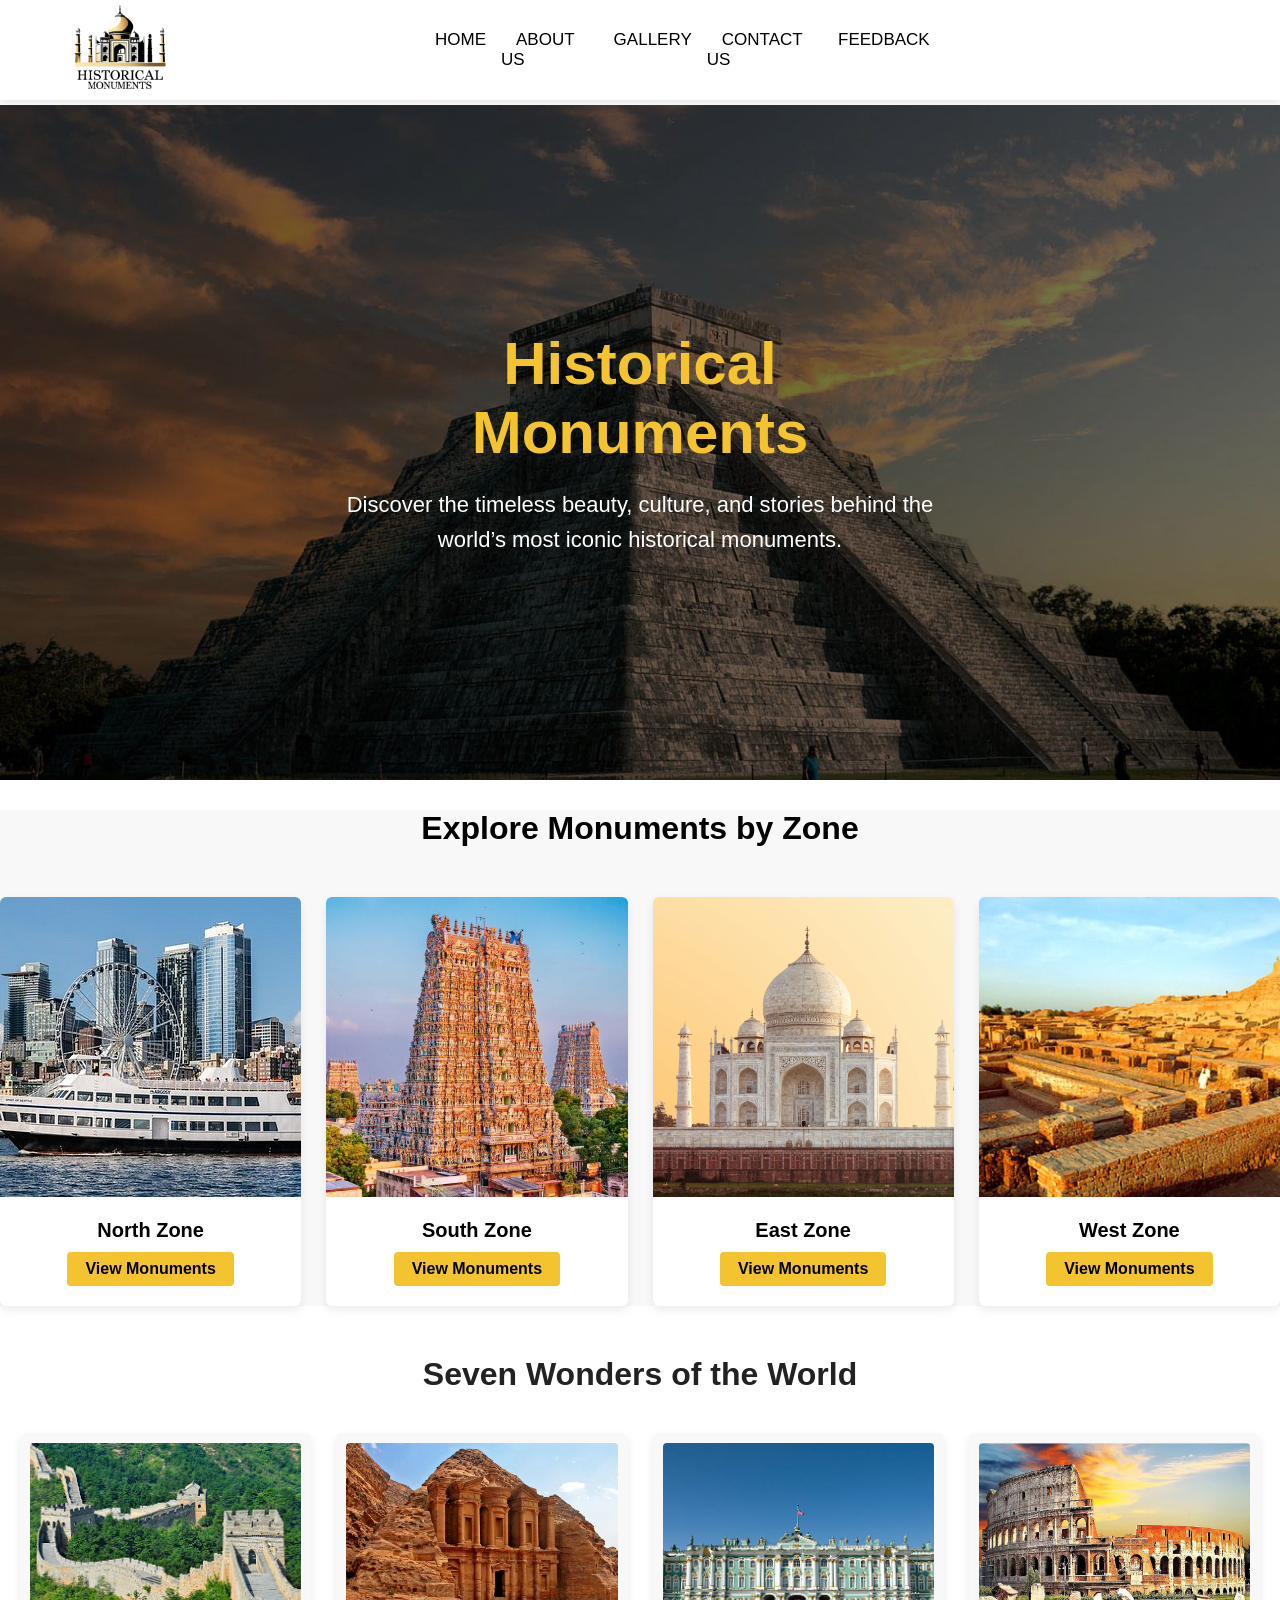
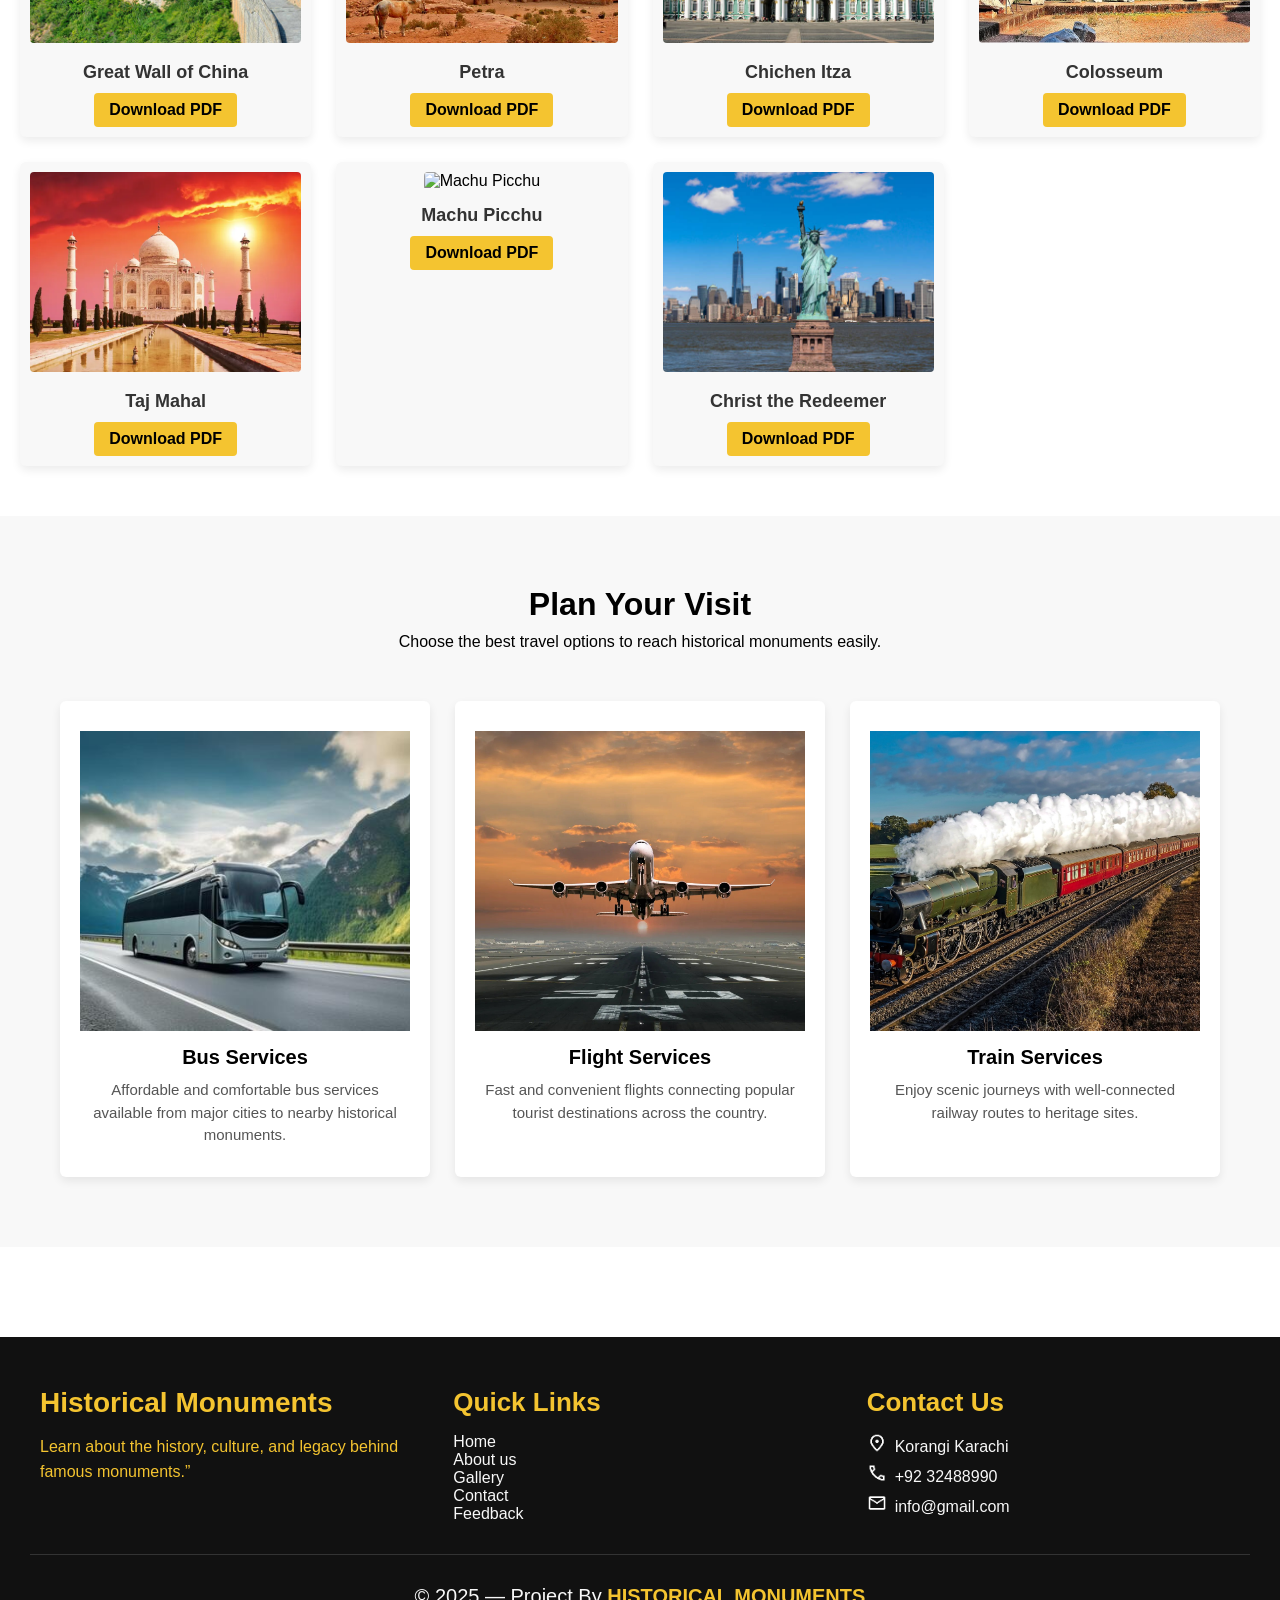
==== index.html @ 327dd7f8 "first commit" ====
<!DOCTYPE html>
<html lang="en">
<head>
    <meta charset="UTF-8">
    <meta name="viewport" content="width=device-width, initial-scale=1.0">
    <title>Document</title>
    <link rel="stylesheet" href="style.css">
    <link rel="stylesheet" href="https://cdnjs.cloudflare.com/ajax/libs/font-awesome/7.0.1/css/all.min.css"
        integrity="sha512-2SwdPD6INVrV/lHTZbO2nodKhrnDdJK9/kg2XD1r9uGqPo1cUbujc+IYdlYdEErWNu69gVcYgdxlmVmzTWnetw=="
        crossorigin="anonymous" referrerpolicy="no-referrer" />
</head>
<body>
    <header>
        <div class="navbar-logo">
            <div class="humburger" onclick="showSidebar()">
                <svg xmlns="http://www.w3.org/2000/svg" height="30px" viewBox="0 -960 960 960" width="30px"
                    fill="#000">
                    <path d="M120-240v-80h720v80H120Zm0-200v-80h720v80H120Zm0-200v-80h720v80H120Z" />
                </svg>
            </div>
            <div id="logo"><img src="pic/logo.png" alt="logo"></div>
        </div>
        <div class="navbar">
            <ul class="flex">
                <li><a class="yo" href="index.html">HOME</a></li>
                <li><a class="yo"  href="abou.html">ABOUT US</a></li>
                <li><a class="yo"  href="gallery.html">GALLERY</a></li>
                <li><a class="yo"  href="contact.html">CONTACT US</a></li>
                <li><a class="yo"  href="feedback.html">FEEDBACK</a></li>
            </ul>
        </div>
        <div class="icon">
            <i class="fa-solid fa-magnifying-glass"></i>
            <i class="fa-regular fa-user"></i>
            <i class="fa-regular fa-heart"></i>
                <!-- <div class="num">0</div> -->
        </div>
    </header>
    <div class="sidebar">
        <ul>
            <li class="sidebar-list" id="sb-btn">
                <i class="fa-solid fa-xmark" onclick="closeSidebar()"></i>
            </li>
            <li class="sidebar-list"><a href="header.html">HOME</a></li>
            <li class="sidebar-list"><a href="abou.html">ABOUT US</a></li>
            <li class="sidebar-list"><a href="gallery.html">GALLERY</a></li>
            <li class="sidebar-list"><a href="contact.html">CONTACT US</a></li>
             <li class="sidebar-list"><a href="feedback.html">FEEDBACK</a></li>
        </ul>
    </div>
    <div class="header-space"></div>

<section class="hero-banner">
  <img src="pic/head.jpg" alt="Historical Monuments Banner">

  <div class="hero-content">
    <h1>Historical Monuments</h1>
    <p>Discover the timeless beauty, culture, and stories behind the world’s most iconic historical monuments.</p>
  </div>
</section>
  <!-- ZONES SECTION -->
  <section class="zones">
    <center><h2>Explore Monuments by Zone</h2> </center>

    <div class="zone-container">

      <div class="zone-box">
        <img src="pic/east m.jpg" alt="North Zone">
        <h3>North Zone</h3>
        <a href="north zone.html">View Monuments</a>
      </div>

      <div class="zone-box">
        <img src="pic/south.png" alt="South Zone">
        <h3>South Zone</h3>
        <a href="south zone.html">View Monuments</a>
      </div>

      <div class="zone-box">
        <img src="pic/north.jpg" alt="East Zone">
        <h3>East Zone</h3>
        <a href="eastzone.html">View Monuments</a>
      </div>

      <div class="zone-box">
        <img src="pic/west.png" alt="West Zone">
        <h3>West Zone</h3>
        <a href="west.html">View Monuments</a>
      </div>

    </div>
  </section>
  <!-- SEVEN WONDERS SECTION -->
  <section class="wonders">
    <h2>Seven Wonders of the World</h2>
    <!-- 0 -->
    <div class="wonders-container">
      <div class="wonder-box">
        <img src="pic/china.jpg" alt="Great Wall of China">
        <h3>Great Wall of China</h3>
        <a class="DOWLOAND" href="Great Wall of China.pdf" download>Download PDF</a>
      </div>
      <!-- 1 -->
      <div class="wonder-box">
        <img src="pic/petra.webp" alt="Petra">
        <h3>Petra</h3>
        <a class="DOWLOAND" href="Petra – Jordan .pdf" download>Download PDF</a>
      </div>
      <!-- 2 -->
      <div class="wonder-box">
        <img src="pic/img90.jpg" alt="Chichen Itza">
        <h3>Chichen Itza</h3>
        <a class="DOWLOAND" href="Chichen Itza.pdf" download>Download PDF</a>
      </div>
      <!-- 3 -->
      <div class="wonder-box">
        <img src="pic/colosseum.jpg" alt="Colosseum">
        <h3>Colosseum</h3>
        <a class="DOWLOAND" href="colosseum.pdf" download>Download PDF</a>
      </div>
      <!-- 4 -->
      <div class="wonder-box">
        <img src="pic/taj mahel.webp" alt="Taj Mahal">
        <h3>Taj Mahal</h3>
        <a  class="DOWLOAND" href="Taj Mahal.pdf" download>Download PDF</a>
      </div>
      <!-- 5 -->
      <div class="wonder-box">
        <img src="pic/Machu Picchu.png" alt="Machu Picchu">
        <h3>Machu Picchu</h3>
        <a  class="DOWLOAND" href="docs/taj-mahal.pdf" download>Download PDF</a>
      </div>
      <!-- 6 -->
      <div class="wonder-box">
        <img src="pic/chris.jpg" alt="Christ the Redeemer">
        <h3>Christ the Redeemer</h3>
       <a  class="DOWLOAND" href="Christ the Redeemer.pdf" download>Download PDF</a>
      </div>
    </div>
  </section>
  <section class="travel-ad">
  <h2>Plan Your Visit</h2>
  <p class="travel-sub">
    Choose the best travel options to reach historical monuments easily.
  </p>

  <div class="travel-container">

    <div class="travel-box">
      <img src="pic/travel bus.jpg" alt="Bus Travel">
      <h3>Bus Services</h3>
      <p>
        Affordable and comfortable bus services available from major cities
        to nearby historical monuments.
      </p>
    </div>

    <div class="travel-box">
      <img src="pic/airplane.jpg" alt="Flight Travel">
      <h3>Flight Services</h3>
      <p>
        Fast and convenient flights connecting popular tourist destinations
        across the country.
      </p>
    </div>

    <div class="travel-box">
      <img src="pic/train.jpg" alt="Train Travel">
      <h3>Train Services</h3>
      <p>
        Enjoy scenic journeys with well-connected railway routes to heritage
        sites.
      </p>
    </div>

  </div>
</section>

  <footer class="m2d-footer">
    <div class="footer-container">

      <!-- Column 1 -->
      <div class="footer-col">
        <h3 class="footer-title">Historical Monuments</h3>
        <p class="footer-desc">
          Learn about the history, culture, and legacy behind famous monuments.”
        </p>
      </div>

      <!-- Column 2 -->
      <div class="footer-col">
        <h4 class="footer-heading">Quick Links</h4>
        <ul class="footer-links">
          <li><a href="header.html">Home</a></li>
          <li><a href="about.html">About us</a></li>
          <li><a href="gallery.html">Gallery</a></li>
          <li><a href="contact.html">Contact</a></li>
          <li><a href="feedback.html">Feedback</a></li>
        </ul>
      </div>

      <!-- Column 4 -->
      <div class="footer-col">
        <h4 class="footer-heading">Contact Us</h4>
        <ul class="footer-contact">
          <li> <img class="phone" src="pic/location.png" alt="">Korangi Karachi</li>
          <li><img class="phone" src="pic/call.png" alt="">+92 32488990</li>
          <li><img class="phone" src="pic/mail.png" alt="">info@gmail.com</li>
        </ul>
      </div>

    </div>

    <div class="footer-bottom">
      <p style="font-size: 20px;">© 2025 — Project By <span class="dev">HISTORICAL MONUMENTS</span></p>
    </div>
  </footer>

 <script src="https://code.jquery.com/jquery-3.6.0.min.js"></script>
    <script src="script.js"></script>
</body>

</html>
---- style.css ----
* {
  margin: 0;
  padding: 0;
  box-sizing: border-box;
  font-family: Arial, sans-serif;
}

/* HEADER HEIGHT = 50% */
header {
  width: 100%;
  height: 100px;
  display: flex;
  justify-content: center;
  align-items: center;
  position: absolute;
  backdrop-filter: blur(10px);
  box-shadow: rgba(99, 99, 99, 0.2) 0px 2px 8px 0px;
  z-index: 1;
  gap: 150px;
}

.flex {
  display: flex;
}

#logo {
  width: 200px;
  padding-left: 40px;
  margin-right: 70px;
}

#logo img {
  width: 100%;
}

li {
  list-style: none;
}




.yo {
  transition: 0.4s;
  color: #000000;
  text-decoration: none;
  margin-top: 35px;
  padding: 15px;
  font-size: 17px;
  /* margin-left: 20px; */
}


a:hover {
  color: #f4c430;
  transform: scale(2px);
  text-decoration: underline;
}

.icon {
  width: 200px;
  display: flex;
  justify-content: center;
  gap: 30px;
  color: #000000;
  position: relative;
}

.icon i {
  cursor: pointer;
}
.sidebar {
  display: none;
  backdrop-filter: blur(10px);
  box-shadow: rgba(99, 99, 99, 0.2) 0px 2px 8px 0px;
}

.humburger {
  display: none;
  color: black;
}

@media (max-width: 768px) {
  .navbar ul {
    display: none;
  }

  .sidebar {
    color: #f4c430;
    position: fixed;
    width: 45%;
    height: 100vh;
    left: 0;
    right: 0;
    backdrop-filter: blur(10px);
    box-shadow: rgba(99, 99, 99, 0.2) 0px 2px 8px 0px;
    z-index: 999;
  }

  .sidebar ul {
    display: flex;
    flex-direction: column;
    color: #f4c430;
  }

  .sidebar-list {
    padding: 25px 15px;
    border-top: 1px dashed black;
    padding-left: 0;
    font-size: large;
    color: #f4c430;
  }


  .sidebar-list:first-child {

    border-top: none;
  }

  .humburger {
    display: block;
    margin-left: 30px;
  }

  .navbar-logo {
    display: flex;
    height: auto;
    align-items: center;
  }

  header {
    justify-content: space-between;
    gap: 50px;
  }

  .navbar-logo {
    display: flex;
    height: auto;
    align-items: center;
  }

  .humburger {
    display: block;
    margin-left: 30px;
  }

  #logo {
    width: 200px;
    padding-left: 10px;
  }

  .navbar ul {
    display: none;
  }

  .icon {
    gap: 20px;
    margin-right: 10px;
  }
  .sidebar a {
  color: #f4c430;
  text-decoration: none;
}
.sidebar a:hover {
  color: #fff;
}


}

@media (max-width: 1024px) {

  li a {
    font-size: 11px;
    padding: 8px;
  }

  header {
    gap: 130px;
  }

}

@media (max-width: 426px) {
  #logo {
    width: 150px;
    padding-left: 5px;
  }

  .icon {
    gap: 4px;
    margin-right: 50px;
  }
}

@media (max-width: 375px) {
  .icon {
    margin-right: 80px;
    gap: 3px;
    width: auto;
  }

  #logo {
    width: 85px;
    padding-left: 5px;
    padding-right: 0px;
  }

  header {
    gap: 0px;
  }
}


.header-space {
  height: 70px;
}

/* HERO BANNER */
.hero-banner {
  margin-top: 35px;
  position: relative;
  width: 100%;
  height: 75vh;
  overflow: hidden;
  margin-bottom: 30px;
}

/* Banner image */
.hero-banner img {
  width: 100%;
  height: 100%;
  object-fit: cover;
}

/* Dark overlay */
.hero-banner::after {
  content: "";
  position: absolute;
  inset: 0;
  background: rgba(0, 0, 0, 0.55);
}

/* Text on image */
.hero-content {
  position: absolute;
  top: 50%;
  left: 50%;
  transform: translate(-50%, -50%);
  text-align: center;
  color: #fff;
  z-index: 2;
  max-width: 900px;
  padding: 20px;
}

.hero-content h1 {
  font-size: 60px;
  margin-bottom: 20px;
  color: #f4c430;
}

.hero-content p {
  font-size: 22px;
  line-height: 1.6;
}

/* BUTTON */
.zones {
  background: #f8f8f8;
  text-align: center;
}

.zones h2 {
  font-size: 32px;
  margin-bottom: 50px;
  color: #000000;
}

.zone-container {
  display: grid;
  grid-template-columns: repeat(4, 1fr);
  gap: 25px;
}

.zone-box {
  background: #fff;
  border-radius: 6px;
  overflow: hidden;
  box-shadow: 0 4px 10px rgba(0, 0, 0, 0.08);
  transition: transform 0.3s ease;
  text-align: center;
  /* 👈 ADD THIS */
}


.zone-box:hover {
  transform: translateY(-6px);
}

.zone-box img {
  width: 100%;
  height: 300px;
  object-fit: cover;
}

.zone-box h3 {
  margin: 18px 0 10px;
  font-size: 20px;
  color: #000000;
  text-align: center;
}

.zone-box a {
  display: inline-block;
  margin-bottom: 20px;
  text-decoration: none;
  color: #000;
  background: #f4c430;
  padding: 8px 18px;
  font-weight: bold;
  border-radius: 4px;
  transition: background 0.3s;
}

.zone-box a:hover {
  background: #e0b000;
}

.monuments {
  padding: 70px 60px;
  background: #f8f8f8;
  text-align: center;
}

.monuments h2 {
  font-size: 32px;
  margin-bottom: 50px;
}

.monument-container {
  display: grid;
  grid-template-columns: repeat(auto-fit, minmax(300px, 1fr));
  gap: 25px;
}

.monument-box {
  background: #fff;
  border-radius: 6px;
  overflow: hidden;
  box-shadow: 0 4px 10px rgba(0, 0, 0, 0.08);
  transition: transform 0.3s ease;
  padding: 15px;
}

.monument-box img {
  width: 100%;
  height: 300px;
  /* fixed height */
  object-fit: cover;
  border-radius: 4px;
}


.monument-box:hover {
  transform: translateY(-6px);
}

.monument-box img {
  width: 100%;
  height: 300px;
  object-fit: cover;
  border-radius: 4px;
}

.monument-box h3 {
  margin: 15px 0 10px;
  font-size: 20px;
  color: #333;
}

.monument-box p {
  font-size: 16px;
  color: #555;
  margin-bottom: 10px;
}

.monument-box a {
  display: inline-block;
  text-decoration: none;
  color: #000;
  background: #f4c430;
  padding: 8px 15px;
  font-weight: bold;
  border-radius: 4px;
  transition: background 0.3s;
}

.monument-box a:hover {
  background: #e0b000;
}

.DOWLOAND {
  display: inline-block;
  text-decoration: none;
  color: #000;
  background: #f4c430;
  padding: 8px 15px;
  font-weight: bold;
  border-radius: 4px;
  transition: background 0.3s;
}

.DOWLOAND:hover {
  background: #e0b000;
}

/* ===================
 zone page end 
=================== */
.wonders {
  padding: 70px 60px;
  background: #fff;
  text-align: center;
}

.wonders h2 {
  font-size: 32px;
  margin-bottom: 50px;
  color: #222;
}

.wonders-container {
  display: grid;
  grid-template-columns: repeat(4, 1fr);
  gap: 25px;
}

.wonder-box {
  background: #f8f8f8;
  border-radius: 6px;
  overflow: hidden;
  box-shadow: 0 4px 10px rgba(0, 0, 0, 0.08);
  transition: transform 0.3s ease;
}

.wonder-box:hover {
  transform: translateY(-6px);
}

.wonder-box img {
  width: 100%;
  height: 300px;
  object-fit: cover;
}

.wonder-box h3 {
  margin: 18px 0 15px;
  font-size: 18px;
  color: #333;
}

.gallery {
  padding: 70px 60px;
  background: #fff;
  text-align: center;
}

.gallery h2 {
  font-size: 32px;
  margin-bottom: 40px;
  color: #222;
}

.gallery-grid {
  display: grid;
  grid-template-columns: repeat(3, 1fr);
  gap: 25px;
}

.gallery-grid img {
  width: 100%;
  height: 300px;
  /* perfect gallery height */
  object-fit: cover;
  /* no stretch, no ugly cut */
  border-radius: 6px;
  box-shadow: 0 4px 10px rgba(0, 0, 0, 0.1);
  transition: transform 0.3s ease;
}

.gallery-grid img:hover {
  transform: scale(1.05);
}

.ad {
  padding: 50px 60px;
  background: #f4c430;
  /* highlight color */
  text-align: center;
}

.ad h3 {
  font-size: 26px;
  margin-bottom: 10px;
  color: #000;
}

.ad p {
  font-size: 16px;
  color: #222;
  max-width: 800px;
  margin: 0 auto;
  line-height: 1.5;
}

.zone-nav {
  padding: 40px 60px;
  background: #111;
  text-align: center;
}

.zone-nav a {
  color: #f4c430;
  text-decoration: none;
  font-size: 18px;
  font-weight: bold;
  transition: color 0.3s ease;
}

.zone-nav a:hover {
  color: #fff;
}

.fact-box {
  max-width: 800px;
  margin: 60px auto;
  padding: 30px;
  background: #fff;
  border-left: 5px solid #f4c430;
  box-shadow: 0 4px 10px rgba(0, 0, 0, 0.08);
}

.fact-box h4 {
  font-size: 22px;
  margin-bottom: 15px;
  color: #222;
}

.fact-box ul {
  list-style: disc;
  padding-left: 20px;
}

.fact-box ul li {
  margin-bottom: 8px;
  font-size: 16px;
  color: #444;
}

/* Style by Gulshiefa start */
.btn {
  display: inline-block;
  text-decoration: none;
  color: #000;
  background: #f4c430;
  padding: 8px 15px;
  font-weight: bold;
  border-radius: 4px;
  transition: background 0.3s;
  margin-bottom: 20px;
}

.btn:hover {
  background: #e0b000;
}

/* Style by Gulshiefa end */




















/* Responsive by gulshiefa start */


/* ===== RESET ===== */

.hero-text {
  flex: 1;
  color: white;
  text-align: center;
  display: flex;
  flex-direction: column;
  justify-content: center;
  align-items: center;
  padding: 0 20px;
}

.hero-text h1 {
  font-size: 3rem;
  margin: 10px 0;
}

.hero-text h4 {
  font-size: 1.5rem;
}

.hero-text p {
  font-size: 1.2rem;
  margin-bottom: 20px;
}

/* ===== BUTTONS ===== */
.btn {
  display: inline-block;
  text-decoration: none;
  color: #000;
  background: #f4c430;
  padding: 8px 15px;
  font-weight: bold;
  border-radius: 4px;
  transition: background 0.3s;
  margin-bottom: 20px;
}

.btn:hover {
  background: #e0b000;
}

/* ===== WONDERS / MONUMENTS ===== */
.wonders {
  padding: 50px 20px;
  text-align: center;
}

.wonders h2 {
  font-size: 2rem;
  margin-bottom: 40px;
  color: #222;
}

.wonders-container {
  display: grid;
  grid-template-columns: repeat(4, 1fr);
  gap: 25px;
}

.wonder-box {
  background: #f8f8f8;
  border-radius: 6px;
  overflow: hidden;
  box-shadow: 0 4px 10px rgba(0, 0, 0, 0.08);
  transition: transform 0.3s ease;
  padding: 10px;
}

.wonder-box img {
  width: 100%;
  height: 200px;
  object-fit: cover;
  border-radius: 4px;
}

.wonder-box:hover {
  transform: translateY(-6px);
}

.wonder-box h3 {
  margin: 15px 0 10px;
  font-size: 18px;
  color: #333;
}

/* ===== FOOTER ===== */
.m2d-footer {
  background: #111;
  color: #f8f8f8;
  padding: 50px 30px 20px;
  margin-top: 50px;
}

.footer-container {
  display: grid;
  grid-template-columns: repeat(auto-fit, minmax(220px, 1fr));
  gap: 40px;
  max-width: 1200px;
  margin: auto;
}

.footer-title,
.footer-heading {
  font-size: 22px;
  color: #f4c430;
  margin-bottom: 15px;
}

.footer-desc,
.footer-links a,
.footer-contact li {
  color: #f8f8f8;
  font-size: 16px;
  text-decoration: none;
}

.footer-links a:hover {
  color: #f4c430;
}

.footer-contact .phone {
  width: 20px;
  height: 20px;
  vertical-align: middle;
  margin-right: 8px;
}

.footer-bottom {
  text-align: center;
  padding-top: 20px;
  border-top: 1px solid #333;
  margin-top: 25px;
}

.footer-bottom .dev {
  color: #f4c430;
  font-weight: bold;
}

/* ===== MEDIA QUERIES ===== */
@media screen and (max-width: 1024px) {
  .wonders-container {
    grid-template-columns: repeat(2, 1fr);
  }

  .hero-text h1 {
    font-size: 2.5rem;
  }

  .hero-text h4 {
    font-size: 1.3rem;
  }
}

@media screen and (max-width: 768px) {
  .navbar {
    flex-direction: column;
    gap: 15px;
    padding: 15px 20px;
  }

  .navbar ul {
    flex-direction: column;
    gap: 10px;
    text-align: center;
  }

  .hero-text h1 {
    font-size: 2rem;
  }

  .hero-text h4 {
    font-size: 1.2rem;
  }

  .wonders-container {
    grid-template-columns: 1fr;
  }

  .wonder-box img {
    height: 180px;
  }

  .footer-container {
    grid-template-columns: 1fr;
    text-align: center;
  }
}


/* Responsive by gulshiefa end */
/* ============================ 
   Footer start - Customized
============================*/
.m2d-footer {
  position: relative;
  z-index: 9999;
  width: 100%;
  background-color: #111;
  /* dark footer background */
  color: #f8f8f8;
  /* light text */
  padding: 50px 30px 20px;
  margin-top: 90px;
}

/* Footer grid layout */
.footer-container {
  display: grid;
  grid-template-columns: repeat(auto-fit, minmax(220px, 1fr));
  gap: 40px;
  max-width: 1200px;
  margin: auto;
}

/* Footer headings */
.footer-heading {
  color: #f4c430;
  /* highlight color same as buttons */
  font-size: 26px;
  margin-bottom: 15px;
  font-family: Arial, sans-serif;
}

/* Paragraph text */
.footer-desc {
  font-size: 16px;
  line-height: 1.6;
  color: #f4c430;
  font-family: Arial, sans-serif;
}

/* Footer links */
.footer-links {
  list-style: none;
  margin: 6px 0;
  padding: 0;
  font-family: Arial, sans-serif;
}

.footer-links a {
  text-decoration: none;
  color: #f8f8f8;
  font-size: 16px;
  transition: color 0.3s ease;
}

.footer-links a:hover {
  color: #f4c430;
  /* highlight same as navbar/buttons */
}

/* Contact info */
.footer-contact {
  list-style: none;
  margin: 6px 0;
  padding: 0;
  font-size: 16px;
  font-family: Arial, sans-serif;
  color: #f8f8f8;

}

.footer-contact .phone {
  margin-bottom: 10px;
  width: 20px;
  height: 20px;
  vertical-align: middle;
  margin-right: 8px;
}

/* Bottom bar */
.footer-bottom {
  width: 100%;
  text-align: center;
  padding-top: 30px;
  border-top: 1px solid #333;
  margin-top: 25px;
  font-size: 14px;
  color: #f8f8f8;
}

.footer-bottom .dev {
  color: #f4c430;
  font-weight: bold;
}

.footer-title {
  font-size: 28px;
}

@media (max-width: 576px) {

  /* Zones */
  .zone-container {
    grid-template-columns: 1fr;
  }

  .zone-box img {
    height: 220px;
  }

  /* Monuments */
  .monument-container {
    grid-template-columns: 1fr;
  }

  .monument-box img {
    height: 220px;
  }

  /* Wonders */
  .wonders-container {
    grid-template-columns: 1fr;
  }

  .wonder-box img {
    height: 220px;
  }

  /* Gallery */
  .gallery-grid {
    grid-template-columns: 1fr;
  }

  .gallery-grid img {
    height: 220px;
  }

  /* Padding reduce */
  .zones,
  .monuments,
  .wonders,
  .gallery,
  .ad {
    padding: 40px 20px;
  }

  /* Text size */
  h2 {
    font-size: 24px;
  }

  .hero-content h1 {
    font-size: 24px;
  }

  .hero-content p {
    font-size: 15px;
  }

}

/* tablet */
@media (min-width: 577px) and (max-width: 768px) {

  .zone-container {
    grid-template-columns: repeat(2, 1fr);
  }

  .monument-container {
    grid-template-columns: repeat(2, 1fr);
  }

  .wonders-container {
    grid-template-columns: repeat(2, 1fr);
  }

  .gallery-grid {
    grid-template-columns: repeat(2, 1fr);
  }

  .zone-box img,
  .monument-box img,
  .wonder-box img,
  .gallery-grid img {
    height: 240px;
  }

}

/* laptop */
@media (min-width: 769px) and (max-width: 1200px) {

  .zone-container {
    grid-template-columns: repeat(3, 1fr);
  }

  .wonders-container {
    grid-template-columns: repeat(3, 1fr);
  }

  .gallery-grid {
    grid-template-columns: repeat(3, 1fr);
  }
  .yo{font-size: 15px;
    display: flex;
    margin: 0%;
  }

}

/* large laptop */
@media (min-width: 1201px) {

  .zone-container {
    grid-template-columns: repeat(4, 1fr);
  }

  .wonders-container {
    grid-template-columns: repeat(4, 1fr);
  }

  .gallery-grid {
    grid-template-columns: repeat(3, 1fr);
  }

}
/* feedback page */
    .feedback-section {
      padding: 70px 60px;
      background: #f8f8f8;
      min-height: 70vh;
    }
    
    .feedback-container {
      max-width: 800px;
      margin: 0 auto;
      background: white;
      padding: 40px;
      border-radius: 8px;
      box-shadow: 0 4px 15px rgba(0,0,0,0.1);
    }
    
    .feedback-header {
      text-align: center;
      margin-bottom: 40px;
    }
    
    .feedback-header h1 {
      font-size: 36px;
      color: #222;
      margin-bottom: 15px;
    }
    
    .feedback-header p {
      font-size: 18px;
      color: #555;
      line-height: 1.5;
    }
    
    .feedback-form {
      display: flex;
      flex-direction: column;
      gap: 25px;
    }
    
    .form-group {
      display: flex;
      flex-direction: column;
    }
    
    .form-group label {
      font-size: 16px;
      font-weight: bold;
      margin-bottom: 8px;
      color: #333;
    }
    
    .form-group input,
    .form-group select,
    .form-group textarea {
      padding: 12px 15px;
      border: 1px solid #ddd;
      border-radius: 4px;
      font-size: 16px;
      transition: border 0.3s ease;
    }
    
    .form-group input:focus,
    .form-group select:focus,
    .form-group textarea:focus {
      border-color: #f4c430;
      outline: none;
    }
    
    .form-group textarea {
      min-height: 150px;
      resize: vertical;
    }
    
    .rating-group {
      display: flex;
      flex-direction: column;
      gap: 10px;
    }
    
    .rating-options {
      display: flex;
      gap: 15px;
      flex-wrap: wrap;
    }
    
    .rating-option {
      display: flex;
      align-items: center;
      gap: 5px;
    }
    
    .rating-option input {
      margin: 0;
    }
    
    .rating-option label {
      font-weight: normal;
      margin: 0;
    }
    
    .submit-btn {
      background: #f4c430;
      color: #000;
      border: none;
      padding: 14px 30px;
      font-size: 18px;
      font-weight: bold;
      border-radius: 4px;
      cursor: pointer;
      transition: background 0.3s ease;
      margin-top: 10px;
    }
    
    .submit-btn:hover {
      background: #e0b000;
    }
    
    .required {
      color: #e74c3c;
    }
    
    .thank-you-message {
      text-align: center;
      padding: 50px 20px;
      display: none;
    }
    
    .thank-you-message h2 {
      color: #27ae60;
      font-size: 32px;
      margin-bottom: 20px;
    }
    
    .thank-you-message p {
      font-size: 18px;
      color: #555;
      margin-bottom: 30px;
    }
    
    .back-btn {
      display: inline-block;
      background: #f4c430;
      color: #000;
      text-decoration: none;
      padding: 12px 25px;
      border-radius: 4px;
      font-weight: bold;
      transition: background 0.3s;
    }
    
    .back-btn:hover {
      background: #e0b000;
    }
    
    @media (max-width: 768px) {
      .feedback-section {
        padding: 40px 20px;
      }
      
      .feedback-container {
        padding: 25px;
      }
    }

    /* contact page */
    .contact-section {
      padding: 70px 60px;
      background: #f8f8f8;
      min-height: 70vh;
    }
    
    .contact-container {
      display: grid;
      grid-template-columns: 1fr 1fr;
      gap: 50px;
      max-width: 1200px;
      margin: 0 auto;
    }
    
    .contact-info {
      background: white;
      padding: 40px;
      border-radius: 8px;
      box-shadow: 0 4px 15px rgba(0,0,0,0.1);
    }
    
    .contact-form-container {
      background: white;
      padding: 40px;
      border-radius: 8px;
      box-shadow: 0 4px 15px rgba(0,0,0,0.1);
    }
    
    .contact-header {
      margin-bottom: 40px;
    }
    
    .contact-header h1 {
      font-size: 36px;
      color: #222;
      margin-bottom: 15px;
    }
    
    .contact-header p {
      font-size: 18px;
      color: #555;
      line-height: 1.5;
    }
    
    .contact-details {
      margin-bottom: 40px;
    }
    
    .contact-item {
      display: flex;
      align-items: flex-start;
      margin-bottom: 25px;
    }
    
    .contact-icon {
      width: 50px;
      height: 50px;
      background: #f4c430;
      border-radius: 50%;
      display: flex;
      align-items: center;
      justify-content: center;
      margin-right: 20px;
      flex-shrink: 0;
    }
    
    .contact-icon img {
      width: 24px;
      height: 24px;
    }
    
    .contact-text h3 {
      font-size: 18px;
      color: #333;
      margin-bottom: 5px;
    }
    
    .contact-text p {
      font-size: 16px;
      color: #555;
      line-height: 1.5;
    }
    
    .social-media {
      margin-top: 30px;
    }
    
    .social-media h3 {
      font-size: 20px;
      color: #222;
      margin-bottom: 15px;
    }
    
    .social-icons {
      display: flex;
      gap: 15px;
    }
    
    .social-icon {
      width: 40px;
      height: 40px;
      background: #f4c430;
      border-radius: 50%;
      display: flex;
      align-items: center;
      justify-content: center;
      transition: transform 0.3s ease;
    }
    
    .social-icon:hover {
      transform: translateY(-5px);
      background: #e0b000;
    }
    
    .social-icon img {
      width: 20px;
      height: 20px;
    }
    
    /* Contact Form */
    .contact-form {
      display: flex;
      flex-direction: column;
      gap: 20px;
    }
    
    .form-group {
      display: flex;
      flex-direction: column;
    }
    
    .form-group label {
      font-size: 16px;
      font-weight: bold;
      margin-bottom: 8px;
      color: #333;
    }
    
    .form-group input,
    .form-group select,
    .form-group textarea {
      padding: 12px 15px;
      border: 1px solid #ddd;
      border-radius: 4px;
      font-size: 16px;
      transition: border 0.3s ease;
    }
    
    .form-group input:focus,
    .form-group select:focus,
    .form-group textarea:focus {
      border-color: #f4c430;
      outline: none;
    }
    
    .form-group textarea {
      min-height: 150px;
      resize: vertical;
    }
    
    .submit-btn {
      background: #f4c430;
      color: #000;
      border: none;
      padding: 14px 30px;
      font-size: 18px;
      font-weight: bold;
      border-radius: 4px;
      cursor: pointer;
      transition: background 0.3s ease;
      margin-top: 10px;
    }
    
    .submit-btn:hover {
      background: #e0b000;
    }
    
    .required {
      color: #e74c3c;
    }
    
    .success-message {
      text-align: center;
      padding: 20px;
      background: #d4edda;
      color: #155724;
      border-radius: 4px;
      margin-top: 20px;
      display: none;
    }
    
    .map-container {
      margin-top: 50px;
      border-radius: 8px;
      overflow: hidden;
      box-shadow: 0 4px 10px rgba(0,0,0,0.1);
    }
    
    .map-placeholder {
      width: 100%;
      height: 300px;
      background: #e9e9e9;
      display: flex;
      align-items: center;
      justify-content: center;
      color: #555;
      font-size: 18px;
    }
    
    @media (max-width: 992px) {
      .contact-container {
        grid-template-columns: 1fr;
        gap: 30px;
      }
      
      .contact-section {
        padding: 40px 20px;
      }
      
      .contact-info,
      .contact-form-container {
        padding: 30px;
      }
    }
   /* ==========================
   Travel / Advertisement Section
========================== */
.travel-ad {
  padding: 70px 60px;
  background: #f8f8f8;
  text-align: center;
}

.travel-ad h2 {
  font-size: 32px;
  margin-bottom: 10px;
  color: #000000;
}

.travel-sub {
  font-size: 16px;
  margin-bottom: 50px;
  color: #000000;
}

.travel-container {
  display: grid;
  grid-template-columns: repeat(3, 1fr);
  gap: 25px;
}

.travel-box {
  background: #fff;
  padding: 30px 20px;
  border-radius: 6px;
  box-shadow: 0 4px 10px rgba(0,0,0,0.08);
  transition: transform 0.3s ease;
}

.travel-box:hover {
  transform: translateY(-6px);
}

.travel-box img {
  width: 100%;
  height: 300px;
  object-fit: cover;
  display: block;
  margin-bottom: 15px;
}

.travel-box h3 {
  font-size: 20px;
  margin-bottom: 10px;
  color: #000;
}

.travel-box p {
  font-size: 15px;
  color: #555;
  line-height: 1.5;
}

/* ==========================
   RESPONSIVE MEDIA QUERIES
========================== */

/* Small Mobile (max-width: 375px) */
@media (max-width: 375px) {
  .travel-ad {
    padding: 30px 15px;
  }

  .travel-ad h2 {
    font-size: 22px;
  }

  .travel-sub {
    font-size: 14px;
    margin-bottom: 30px;
  }

  .travel-container {
    grid-template-columns: 1fr;
    gap: 15px;
  }

  .travel-box img {
    height: 180px;
  }

  .travel-box h3 {
    font-size: 16px;
  }

  .travel-box p {
    font-size: 13px;
  }
}

/* Mobile (376px - 576px) */
@media (min-width: 376px) and (max-width: 576px) {
  .travel-ad {
    padding: 40px 20px;
  }

  .travel-ad h2 {
    font-size: 24px;
  }

  .travel-sub {
    font-size: 15px;
    margin-bottom: 35px;
  }

  .travel-container {
    grid-template-columns: 1fr;
    gap: 20px;
  }

  .travel-box img {
    height: 200px;
  }

  .travel-box h3 {
    font-size: 18px;
  }

  .travel-box p {
    font-size: 14px;
  }
}

/* Tablet (577px - 768px) */
@media (min-width: 577px) and (max-width: 768px) {
  .travel-container {
    grid-template-columns: repeat(2, 1fr);
    gap: 20px;
  }

  .travel-box img {
    height: 220px;
  }

  .travel-box h3 {
    font-size: 18px;
  }

  .travel-box p {
    font-size: 14px;
  }
}

/* Small Laptop (769px - 1024px) */
@media (min-width: 769px) and (max-width: 1024px) {
  .travel-container {
    grid-template-columns: repeat(3, 1fr);
    gap: 25px;
  }

  .travel-box img {
    height: 250px;
  }

  .travel-box h3 {
    font-size: 19px;
  }

  .travel-box p {
    font-size: 15px;
  }
}

/* Laptop / Desktop (1025px - 1200px) */
@media (min-width: 1025px) and (max-width: 1200px) {
  .travel-container {
    grid-template-columns: repeat(3, 1fr);
  }

  .travel-box img {
    height: 270px;
  }
}

/* Large Desktop (1201px +) */
@media (min-width: 1201px) {
  .travel-container {
    grid-template-columns: repeat(3, 1fr);
  }

  .travel-box img {
    height: 300px;
  }
}





/* about us styling by gulshiefa */
.sec{
  /* text-align: center; */
  padding: 30px;
}
.section-title{
  text-align: center;
  margin-bottom: 20px;
}
/* about us styling by gulshiefa */
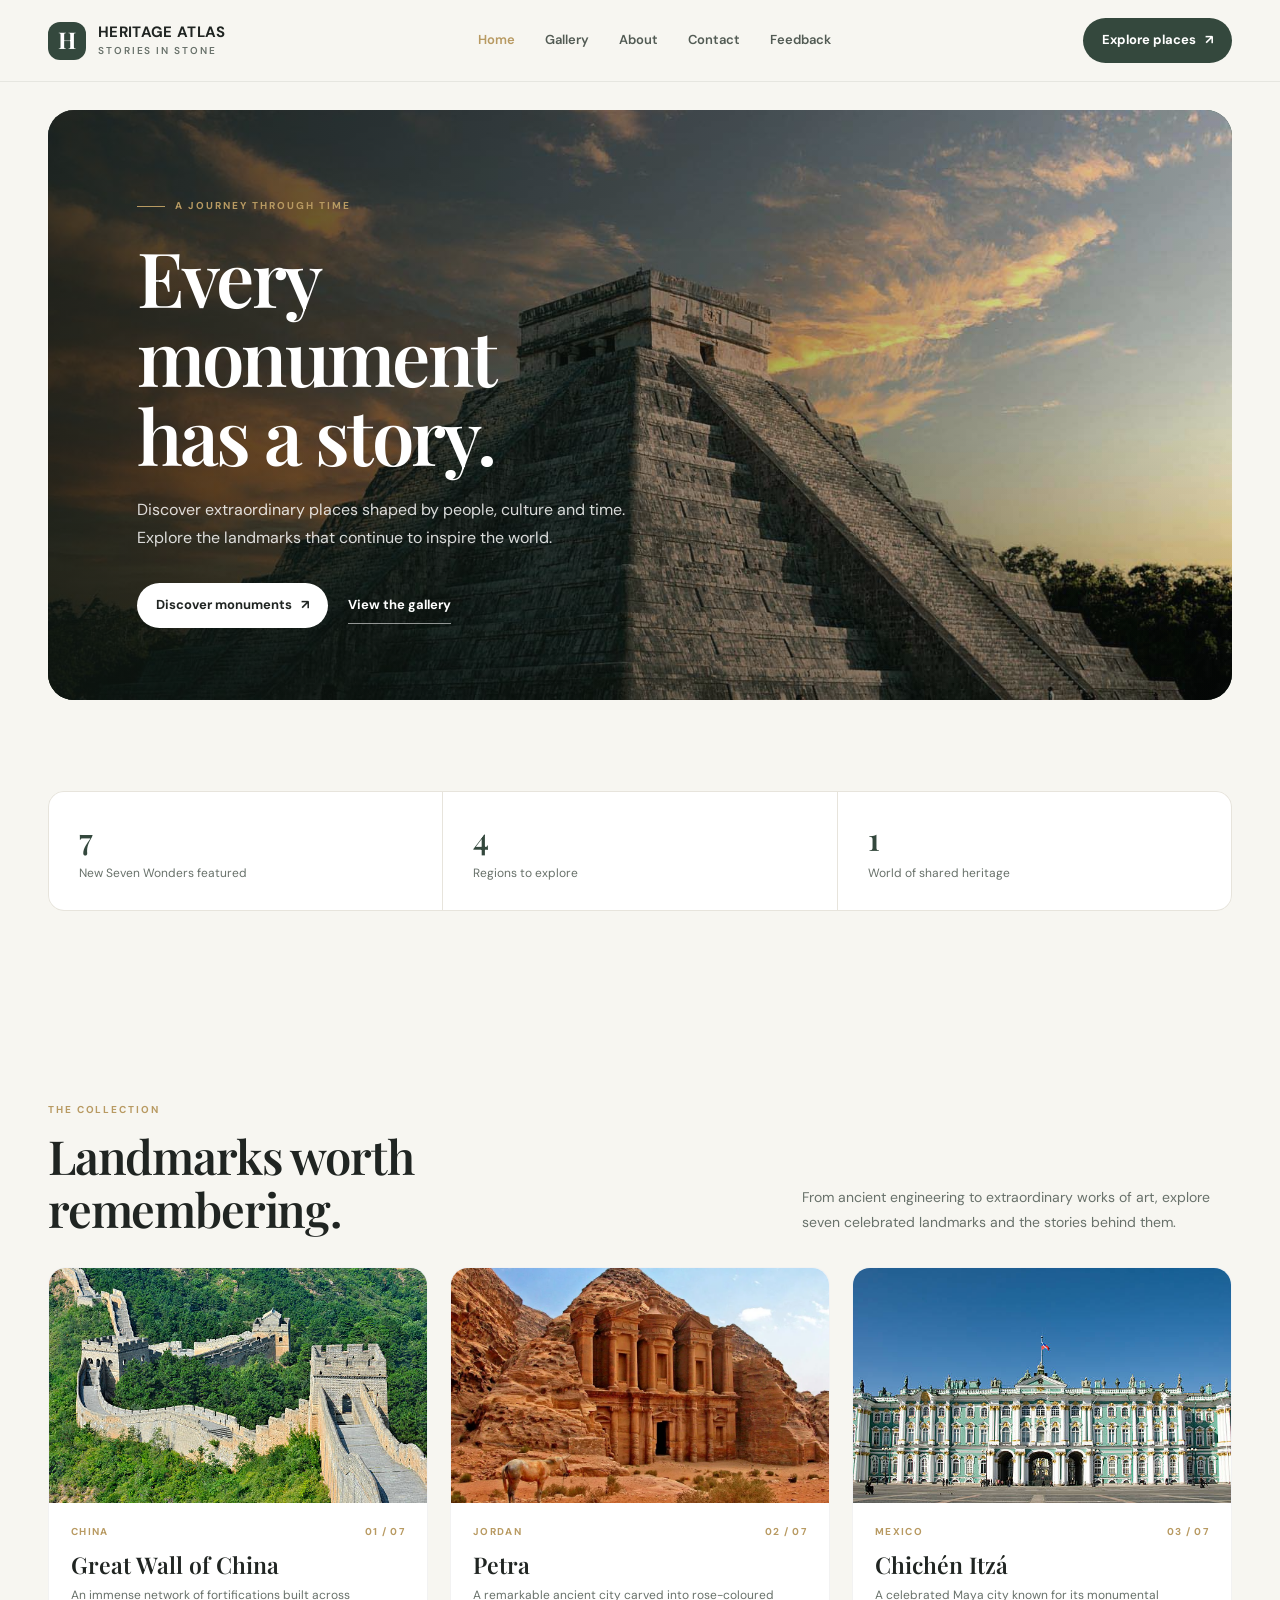
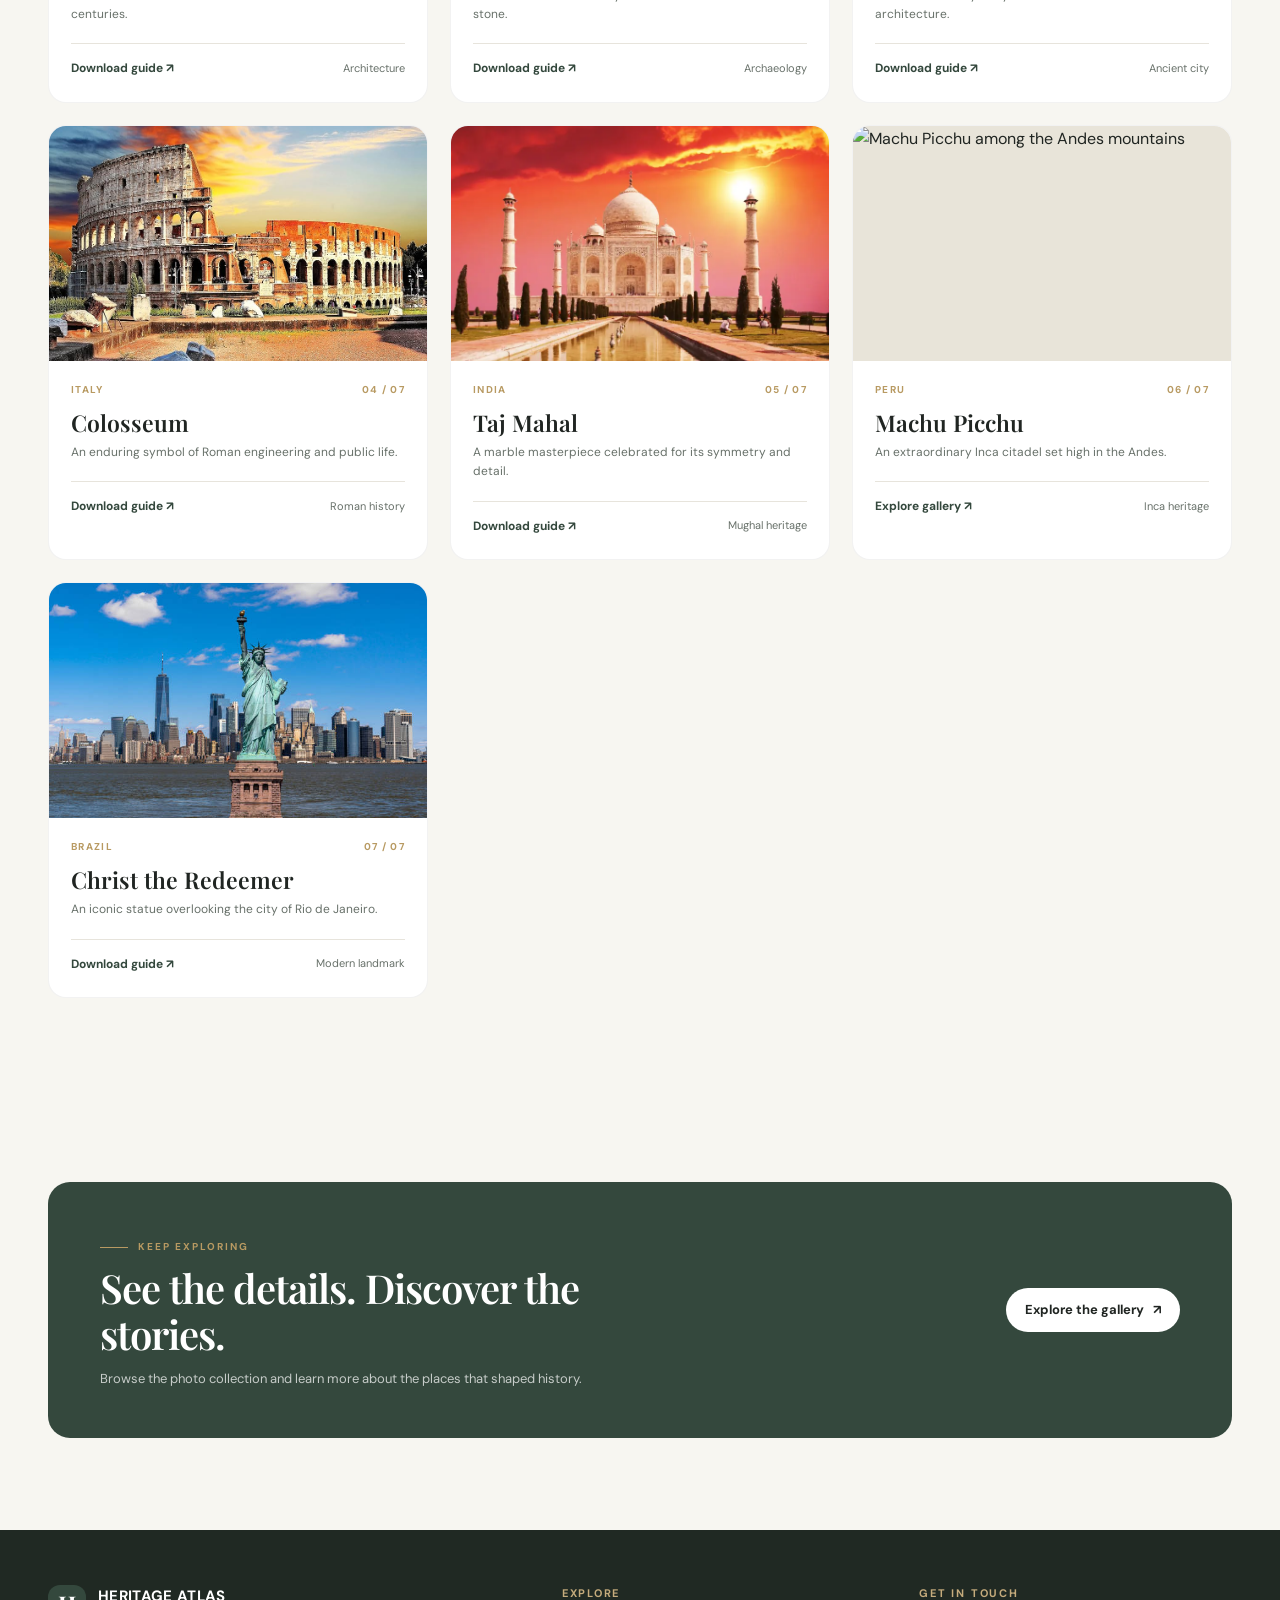
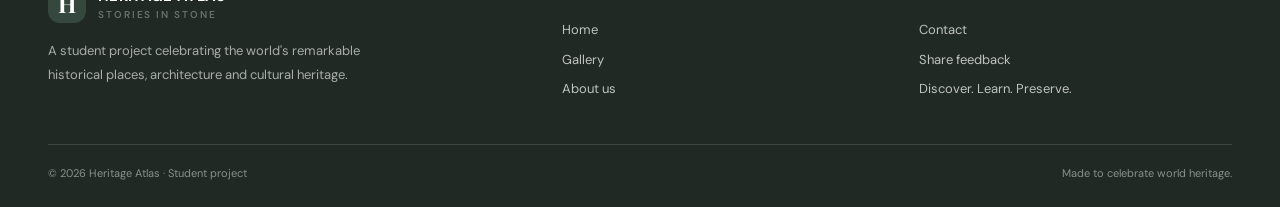
==== commit 9d4e73d3: "Redesign homepage with modern heritage layout" ====
--- a/index.html
+++ b/index.html
@@ -1,223 +1,118 @@
 <!DOCTYPE html>
 <html lang="en">
 <head>
-    <meta charset="UTF-8">
-    <meta name="viewport" content="width=device-width, initial-scale=1.0">
-    <title>Document</title>
-    <link rel="stylesheet" href="style.css">
-    <link rel="stylesheet" href="https://cdnjs.cloudflare.com/ajax/libs/font-awesome/7.0.1/css/all.min.css"
-        integrity="sha512-2SwdPD6INVrV/lHTZbO2nodKhrnDdJK9/kg2XD1r9uGqPo1cUbujc+IYdlYdEErWNu69gVcYgdxlmVmzTWnetw=="
-        crossorigin="anonymous" referrerpolicy="no-referrer" />
+  <meta charset="UTF-8">
+  <meta name="viewport" content="width=device-width, initial-scale=1.0">
+  <meta name="description" content="Explore the world's remarkable historical monuments, their stories, cultures and architectural legacy.">
+  <meta name="theme-color" content="#f7f6f1">
+  <title>Heritage Atlas — Explore the World's Historic Places</title>
+  <link rel="preconnect" href="https://fonts.googleapis.com">
+  <link rel="preconnect" href="https://fonts.gstatic.com" crossorigin>
+  <link rel="stylesheet" href="modern-home.css">
 </head>
 <body>
-    <header>
-        <div class="navbar-logo">
-            <div class="humburger" onclick="showSidebar()">
-                <svg xmlns="http://www.w3.org/2000/svg" height="30px" viewBox="0 -960 960 960" width="30px"
-                    fill="#000">
-                    <path d="M120-240v-80h720v80H120Zm0-200v-80h720v80H120Zm0-200v-80h720v80H120Z" />
-                </svg>
-            </div>
-            <div id="logo"><img src="pic/logo.png" alt="logo"></div>
+  <header class="site-header">
+    <div class="nav-wrap">
+      <a class="brand" href="index.html" aria-label="Heritage Atlas home">
+        <span class="brand-mark">H</span>
+        <span class="brand-name">HERITAGE ATLAS<span>Stories in stone</span></span>
+      </a>
+      <nav class="main-nav" aria-label="Main navigation">
+        <a href="index.html" aria-current="page">Home</a>
+        <a href="gallery.html">Gallery</a>
+        <a href="abou.html">About</a>
+        <a href="contact.html">Contact</a>
+        <a href="feedback.html">Feedback</a>
+      </nav>
+      <a class="nav-cta" href="#monuments">Explore places <span aria-hidden="true">↗</span></a>
+      <button class="menu-toggle" type="button" aria-label="Open navigation" aria-expanded="false">☰</button>
+    </div>
+  </header>
+
+  <main>
+    <section class="hero" aria-labelledby="hero-title">
+      <div class="hero-panel">
+        <img src="pic/head.jpg" alt="A panoramic view introducing historic places and architecture">
+        <div class="hero-content">
+          <span class="eyebrow">A journey through time</span>
+          <h1 id="hero-title">Every monument<br>has a story.</h1>
+          <p>Discover extraordinary places shaped by people, culture and time. Explore the landmarks that continue to inspire the world.</p>
+          <div class="hero-actions">
+            <a class="button button-light" href="#monuments">Discover monuments <span aria-hidden="true">↗</span></a>
+            <a class="text-link" href="gallery.html">View the gallery</a>
+          </div>
         </div>
-        <div class="navbar">
-            <ul class="flex">
-                <li><a class="yo" href="index.html">HOME</a></li>
-                <li><a class="yo"  href="abou.html">ABOUT US</a></li>
-                <li><a class="yo"  href="gallery.html">GALLERY</a></li>
-                <li><a class="yo"  href="contact.html">CONTACT US</a></li>
-                <li><a class="yo"  href="feedback.html">FEEDBACK</a></li>
-            </ul>
+      </div>
+    </section>
+
+    <section class="section" aria-label="About the collection">
+      <div class="stats">
+        <div class="stat"><strong>7</strong><span>New Seven Wonders featured</span></div>
+        <div class="stat"><strong>4</strong><span>Regions to explore</span></div>
+        <div class="stat"><strong>1</strong><span>World of shared heritage</span></div>
+      </div>
+    </section>
+
+    <section class="section" id="monuments">
+      <div class="section-head">
+        <div>
+          <span class="section-kicker">The collection</span>
+          <h2>Landmarks worth<br>remembering.</h2>
         </div>
-        <div class="icon">
-            <i class="fa-solid fa-magnifying-glass"></i>
-            <i class="fa-regular fa-user"></i>
-            <i class="fa-regular fa-heart"></i>
-                <!-- <div class="num">0</div> -->
-        </div>
-    </header>
-    <div class="sidebar">
-        <ul>
-            <li class="sidebar-list" id="sb-btn">
-                <i class="fa-solid fa-xmark" onclick="closeSidebar()"></i>
-            </li>
-            <li class="sidebar-list"><a href="header.html">HOME</a></li>
-            <li class="sidebar-list"><a href="abou.html">ABOUT US</a></li>
-            <li class="sidebar-list"><a href="gallery.html">GALLERY</a></li>
-            <li class="sidebar-list"><a href="contact.html">CONTACT US</a></li>
-             <li class="sidebar-list"><a href="feedback.html">FEEDBACK</a></li>
-        </ul>
-    </div>
-    <div class="header-space"></div>
-
-<section class="hero-banner">
-  <img src="pic/head.jpg" alt="Historical Monuments Banner">
-
-  <div class="hero-content">
-    <h1>Historical Monuments</h1>
-    <p>Discover the timeless beauty, culture, and stories behind the world’s most iconic historical monuments.</p>
-  </div>
-</section>
-  <!-- ZONES SECTION -->
-  <section class="zones">
-    <center><h2>Explore Monuments by Zone</h2> </center>
-
-    <div class="zone-container">
-
-      <div class="zone-box">
-        <img src="pic/east m.jpg" alt="North Zone">
-        <h3>North Zone</h3>
-        <a href="north zone.html">View Monuments</a>
+        <p class="section-intro">From ancient engineering to extraordinary works of art, explore seven celebrated landmarks and the stories behind them.</p>
       </div>
 
-      <div class="zone-box">
-        <img src="pic/south.png" alt="South Zone">
-        <h3>South Zone</h3>
-        <a href="south zone.html">View Monuments</a>
+      <div class="monument-grid">
+        <article class="monument-card">
+          <div class="card-image"><img src="pic/china.jpg" alt="The Great Wall of China winding across green mountains" loading="lazy"></div>
+          <div class="card-body"><div class="card-meta"><span>China</span><span>01 / 07</span></div><h3>Great Wall of China</h3><p>An immense network of fortifications built across centuries.</p><div class="card-footer"><a href="Great Wall of China.pdf" download>Download guide ↗</a><span>Architecture</span></div></div>
+        </article>
+        <article class="monument-card">
+          <div class="card-image"><img src="pic/petra.webp" alt="The rock-cut Treasury at Petra, Jordan" loading="lazy"></div>
+          <div class="card-body"><div class="card-meta"><span>Jordan</span><span>02 / 07</span></div><h3>Petra</h3><p>A remarkable ancient city carved into rose-coloured stone.</p><div class="card-footer"><a href="Petra – Jordan .pdf" download>Download guide ↗</a><span>Archaeology</span></div></div>
+        </article>
+        <article class="monument-card">
+          <div class="card-image"><img src="pic/img90.jpg" alt="The stepped pyramid of Chichen Itza" loading="lazy"></div>
+          <div class="card-body"><div class="card-meta"><span>Mexico</span><span>03 / 07</span></div><h3>Chichén Itzá</h3><p>A celebrated Maya city known for its monumental architecture.</p><div class="card-footer"><a href="Chichen Itza.pdf" download>Download guide ↗</a><span>Ancient city</span></div></div>
+        </article>
+        <article class="monument-card">
+          <div class="card-image"><img src="pic/colosseum.jpg" alt="The Colosseum in Rome" loading="lazy"></div>
+          <div class="card-body"><div class="card-meta"><span>Italy</span><span>04 / 07</span></div><h3>Colosseum</h3><p>An enduring symbol of Roman engineering and public life.</p><div class="card-footer"><a href="colosseum.pdf" download>Download guide ↗</a><span>Roman history</span></div></div>
+        </article>
+        <article class="monument-card">
+          <div class="card-image"><img src="pic/taj mahel.webp" alt="The Taj Mahal reflected in its gardens" loading="lazy"></div>
+          <div class="card-body"><div class="card-meta"><span>India</span><span>05 / 07</span></div><h3>Taj Mahal</h3><p>A marble masterpiece celebrated for its symmetry and detail.</p><div class="card-footer"><a href="Taj Mahal.pdf" download>Download guide ↗</a><span>Mughal heritage</span></div></div>
+        </article>
+        <article class="monument-card">
+          <div class="card-image"><img src="pic/Machu Picchu.png" alt="Machu Picchu among the Andes mountains" loading="lazy"></div>
+          <div class="card-body"><div class="card-meta"><span>Peru</span><span>06 / 07</span></div><h3>Machu Picchu</h3><p>An extraordinary Inca citadel set high in the Andes.</p><div class="card-footer"><a href="gallery.html">Explore gallery ↗</a><span>Inca heritage</span></div></div>
+        </article>
+        <article class="monument-card">
+          <div class="card-image"><img src="pic/chris.jpg" alt="Christ the Redeemer overlooking Rio de Janeiro" loading="lazy"></div>
+          <div class="card-body"><div class="card-meta"><span>Brazil</span><span>07 / 07</span></div><h3>Christ the Redeemer</h3><p>An iconic statue overlooking the city of Rio de Janeiro.</p><div class="card-footer"><a href="Christ the Redeemer.pdf" download>Download guide ↗</a><span>Modern landmark</span></div></div>
+        </article>
       </div>
+    </section>
 
-      <div class="zone-box">
-        <img src="pic/north.jpg" alt="East Zone">
-        <h3>East Zone</h3>
-        <a href="eastzone.html">View Monuments</a>
+    <section class="section">
+      <div class="explore-banner">
+        <div><span class="eyebrow">Keep exploring</span><h2>See the details. Discover the stories.</h2><p>Browse the photo collection and learn more about the places that shaped history.</p></div>
+        <a class="button" href="gallery.html">Explore the gallery <span aria-hidden="true">↗</span></a>
       </div>
+    </section>
+  </main>
 
-      <div class="zone-box">
-        <img src="pic/west.png" alt="West Zone">
-        <h3>West Zone</h3>
-        <a href="west.html">View Monuments</a>
+  <footer class="site-footer">
+    <div class="footer-inner">
+      <div class="footer-brand">
+        <a class="brand" href="index.html"><span class="brand-mark">H</span><span class="brand-name">HERITAGE ATLAS<span>Stories in stone</span></span></a>
+        <p>A student project celebrating the world's remarkable historical places, architecture and cultural heritage.</p>
       </div>
-
+      <div class="footer-col"><h4>Explore</h4><a href="index.html">Home</a><a href="gallery.html">Gallery</a><a href="abou.html">About us</a></div>
+      <div class="footer-col"><h4>Get in touch</h4><a href="contact.html">Contact</a><a href="feedback.html">Share feedback</a><p>Discover. Learn. Preserve.</p></div>
     </div>
-  </section>
-  <!-- SEVEN WONDERS SECTION -->
-  <section class="wonders">
-    <h2>Seven Wonders of the World</h2>
-    <!-- 0 -->
-    <div class="wonders-container">
-      <div class="wonder-box">
-        <img src="pic/china.jpg" alt="Great Wall of China">
-        <h3>Great Wall of China</h3>
-        <a class="DOWLOAND" href="Great Wall of China.pdf" download>Download PDF</a>
-      </div>
-      <!-- 1 -->
-      <div class="wonder-box">
-        <img src="pic/petra.webp" alt="Petra">
-        <h3>Petra</h3>
-        <a class="DOWLOAND" href="Petra – Jordan .pdf" download>Download PDF</a>
-      </div>
-      <!-- 2 -->
-      <div class="wonder-box">
-        <img src="pic/img90.jpg" alt="Chichen Itza">
-        <h3>Chichen Itza</h3>
-        <a class="DOWLOAND" href="Chichen Itza.pdf" download>Download PDF</a>
-      </div>
-      <!-- 3 -->
-      <div class="wonder-box">
-        <img src="pic/colosseum.jpg" alt="Colosseum">
-        <h3>Colosseum</h3>
-        <a class="DOWLOAND" href="colosseum.pdf" download>Download PDF</a>
-      </div>
-      <!-- 4 -->
-      <div class="wonder-box">
-        <img src="pic/taj mahel.webp" alt="Taj Mahal">
-        <h3>Taj Mahal</h3>
-        <a  class="DOWLOAND" href="Taj Mahal.pdf" download>Download PDF</a>
-      </div>
-      <!-- 5 -->
-      <div class="wonder-box">
-        <img src="pic/Machu Picchu.png" alt="Machu Picchu">
-        <h3>Machu Picchu</h3>
-        <a  class="DOWLOAND" href="docs/taj-mahal.pdf" download>Download PDF</a>
-      </div>
-      <!-- 6 -->
-      <div class="wonder-box">
-        <img src="pic/chris.jpg" alt="Christ the Redeemer">
-        <h3>Christ the Redeemer</h3>
-       <a  class="DOWLOAND" href="Christ the Redeemer.pdf" download>Download PDF</a>
-      </div>
-    </div>
-  </section>
-  <section class="travel-ad">
-  <h2>Plan Your Visit</h2>
-  <p class="travel-sub">
-    Choose the best travel options to reach historical monuments easily.
-  </p>
-
-  <div class="travel-container">
-
-    <div class="travel-box">
-      <img src="pic/travel bus.jpg" alt="Bus Travel">
-      <h3>Bus Services</h3>
-      <p>
-        Affordable and comfortable bus services available from major cities
-        to nearby historical monuments.
-      </p>
-    </div>
-
-    <div class="travel-box">
-      <img src="pic/airplane.jpg" alt="Flight Travel">
-      <h3>Flight Services</h3>
-      <p>
-        Fast and convenient flights connecting popular tourist destinations
-        across the country.
-      </p>
-    </div>
-
-    <div class="travel-box">
-      <img src="pic/train.jpg" alt="Train Travel">
-      <h3>Train Services</h3>
-      <p>
-        Enjoy scenic journeys with well-connected railway routes to heritage
-        sites.
-      </p>
-    </div>
-
-  </div>
-</section>
-
-  <footer class="m2d-footer">
-    <div class="footer-container">
-
-      <!-- Column 1 -->
-      <div class="footer-col">
-        <h3 class="footer-title">Historical Monuments</h3>
-        <p class="footer-desc">
-          Learn about the history, culture, and legacy behind famous monuments.”
-        </p>
-      </div>
-
-      <!-- Column 2 -->
-      <div class="footer-col">
-        <h4 class="footer-heading">Quick Links</h4>
-        <ul class="footer-links">
-          <li><a href="header.html">Home</a></li>
-          <li><a href="about.html">About us</a></li>
-          <li><a href="gallery.html">Gallery</a></li>
-          <li><a href="contact.html">Contact</a></li>
-          <li><a href="feedback.html">Feedback</a></li>
-        </ul>
-      </div>
-
-      <!-- Column 4 -->
-      <div class="footer-col">
-        <h4 class="footer-heading">Contact Us</h4>
-        <ul class="footer-contact">
-          <li> <img class="phone" src="pic/location.png" alt="">Korangi Karachi</li>
-          <li><img class="phone" src="pic/call.png" alt="">+92 32488990</li>
-          <li><img class="phone" src="pic/mail.png" alt="">info@gmail.com</li>
-        </ul>
-      </div>
-
-    </div>
-
-    <div class="footer-bottom">
-      <p style="font-size: 20px;">© 2025 — Project By <span class="dev">HISTORICAL MONUMENTS</span></p>
-    </div>
+    <div class="footer-bottom"><span>© 2026 Heritage Atlas · Student project</span><span>Made to celebrate world heritage.</span></div>
   </footer>
-
- <script src="https://code.jquery.com/jquery-3.6.0.min.js"></script>
-    <script src="script.js"></script>
+  <script src="modern-home.js"></script>
 </body>
-
 </html>
--- a/modern-home.css
+++ b/modern-home.css
@@ -0,0 +1,70 @@
+@import url('https://fonts.googleapis.com/css2?family=DM+Sans:wght@400;500;600;700&family=Playfair+Display:wght@500;600;700&display=swap');
+
+:root{--ink:#202522;--muted:#68716a;--paper:#f7f6f1;--white:#fff;--gold:#b89a62;--line:#e7e4dc;--green:#34483d;--shadow:0 18px 45px rgba(28,35,30,.09);--radius:18px}
+*{box-sizing:border-box;margin:0;padding:0}
+html{scroll-behavior:smooth}
+body{font-family:'DM Sans',sans-serif;background:var(--paper);color:var(--ink);line-height:1.6}
+a{color:inherit;text-decoration:none}
+img{display:block;max-width:100%}
+button,input{font:inherit}
+.site-header{height:82px;position:sticky;top:0;z-index:50;background:rgba(247,246,241,.94);backdrop-filter:blur(14px);border-bottom:1px solid rgba(32,37,34,.08)}
+.nav-wrap{height:100%;max-width:1240px;margin:auto;padding:0 28px;display:flex;align-items:center;justify-content:space-between;gap:24px}
+.brand{display:flex;align-items:center;gap:12px;font-weight:700;letter-spacing:.02em}
+.brand-mark{width:38px;height:38px;border-radius:12px;background:var(--green);color:#fff;display:grid;place-items:center;font-family:'Playfair Display',serif;font-size:23px}
+.brand-name{font-size:15px;line-height:1.15}
+.brand-name span{display:block;color:var(--muted);font-size:10px;font-weight:600;letter-spacing:.19em;text-transform:uppercase;margin-top:4px}
+.main-nav{display:flex;align-items:center;gap:30px}
+.main-nav a{font-size:13px;font-weight:600;color:#525b54;transition:color .2s}
+.main-nav a:hover,.main-nav a[aria-current=page]{color:var(--gold)}
+.nav-cta,.button{display:inline-flex;align-items:center;justify-content:center;gap:9px;background:var(--green);color:#fff;padding:12px 19px;border-radius:999px;font-size:13px;font-weight:700;transition:transform .2s,background .2s}
+.nav-cta:hover,.button:hover{background:#26382e;transform:translateY(-2px)}
+.menu-toggle{display:none;border:1px solid var(--line);background:#fff;width:42px;height:42px;border-radius:50%;font-size:20px;cursor:pointer}
+.hero{max-width:1240px;margin:28px auto 0;padding:0 28px}
+.hero-panel{min-height:590px;border-radius:26px;overflow:hidden;position:relative;display:flex;align-items:flex-end;background:#34483d}
+.hero-panel>img{position:absolute;inset:0;width:100%;height:100%;object-fit:cover;object-position:center 45%}
+.hero-panel:after{content:"";position:absolute;inset:0;background:linear-gradient(90deg,rgba(14,23,18,.78),rgba(14,23,18,.38) 54%,rgba(14,23,18,.05)),linear-gradient(0deg,rgba(14,23,18,.25),transparent 45%)}
+.hero-content{position:relative;z-index:1;color:#fff;max-width:690px;padding:72px 7.5%}
+.eyebrow{display:inline-flex;align-items:center;gap:10px;text-transform:uppercase;letter-spacing:.2em;font-size:10px;font-weight:700;color:var(--gold)}
+.eyebrow:before{content:"";width:28px;height:1px;background:currentColor}
+.hero h1{font:600 clamp(44px,6vw,76px)/1.04 'Playfair Display',serif;letter-spacing:-.035em;margin:22px 0}
+.hero p{max-width:540px;color:rgba(255,255,255,.84);font-size:16px;line-height:1.8}
+.hero-actions{display:flex;align-items:center;gap:20px;margin-top:30px;flex-wrap:wrap}
+.button-light{background:#fff;color:var(--ink)}
+.button-light:hover{background:#eee9dc}
+.text-link{font-size:13px;font-weight:700;color:#fff;border-bottom:1px solid rgba(255,255,255,.55);padding:7px 0}
+.section{max-width:1240px;margin:auto;padding:92px 28px}
+.section-head{display:flex;justify-content:space-between;align-items:end;gap:24px;margin-bottom:32px}
+.section-kicker{color:var(--gold);text-transform:uppercase;letter-spacing:.19em;font-size:10px;font-weight:700}
+.section h2{font:600 clamp(32px,4vw,47px)/1.12 'Playfair Display',serif;letter-spacing:-.025em;margin-top:10px}
+.section-intro{max-width:430px;color:var(--muted);font-size:14px;line-height:1.8}
+.stats{display:grid;grid-template-columns:repeat(3,1fr);gap:1px;background:var(--line);border:1px solid var(--line);border-radius:16px;overflow:hidden;margin-top:-1px}
+.stat{background:#fff;padding:25px 30px}
+.stat strong{display:block;font:600 31px 'Playfair Display',serif;color:var(--green)}
+.stat span{font-size:12px;color:var(--muted)}
+.monument-grid{display:grid;grid-template-columns:repeat(3,minmax(0,1fr));gap:22px}
+.monument-card{background:#fff;border:1px solid rgba(32,37,34,.06);border-radius:var(--radius);overflow:hidden;transition:transform .25s,box-shadow .25s}
+.monument-card:hover{transform:translateY(-6px);box-shadow:var(--shadow)}
+.card-image{height:235px;overflow:hidden;background:#e8e4d9}
+.card-image img{width:100%;height:100%;object-fit:cover;transition:transform .5s}
+.monument-card:hover .card-image img{transform:scale(1.045)}
+.card-body{padding:21px 22px 23px}
+.card-meta{display:flex;justify-content:space-between;gap:10px;color:var(--gold);font-size:10px;font-weight:700;letter-spacing:.13em;text-transform:uppercase}
+.card-body h3{font:600 23px/1.2 'Playfair Display',serif;margin:11px 0 7px}
+.card-body p{font-size:12px;color:var(--muted)}
+.card-footer{display:flex;align-items:center;justify-content:space-between;margin-top:19px;padding-top:15px;border-top:1px solid var(--line)}
+.card-footer a{font-size:12px;font-weight:700;color:var(--green)}
+.card-footer span{font-size:11px;color:var(--muted)}
+.explore-banner{background:var(--green);color:#fff;border-radius:22px;padding:48px 52px;display:flex;align-items:center;justify-content:space-between;gap:28px}
+.explore-banner h2{font:600 clamp(28px,3.5vw,40px)/1.15 'Playfair Display',serif;max-width:560px;margin-top:10px}
+.explore-banner p{color:rgba(255,255,255,.72);font-size:13px;margin-top:12px}
+.explore-banner .button{background:#fff;color:var(--ink);white-space:nowrap}
+.site-footer{background:#202923;color:#fff;padding:55px 28px 24px}
+.footer-inner{max-width:1184px;margin:auto;display:grid;grid-template-columns:1.5fr 1fr 1fr;gap:45px}
+.footer-brand p{max-width:340px;color:rgba(255,255,255,.62);font-size:13px;margin-top:16px;line-height:1.8}
+.footer-col h4{font-size:11px;text-transform:uppercase;letter-spacing:.16em;color:#c5ab7c;margin-bottom:17px}
+.footer-col a,.footer-col p{display:block;color:rgba(255,255,255,.72);font-size:13px;margin:9px 0}
+.footer-col a:hover{color:#fff}
+.footer-bottom{max-width:1184px;margin:35px auto 0;padding-top:20px;border-top:1px solid rgba(255,255,255,.13);display:flex;justify-content:space-between;gap:15px;color:rgba(255,255,255,.48);font-size:11px}
+@media(max-width:900px){.main-nav{gap:17px}.nav-cta{display:none}.hero-panel{min-height:520px}.monument-grid{grid-template-columns:repeat(2,minmax(0,1fr))}.section{padding:72px 24px}}
+@media(max-width:680px){.site-header{height:70px}.nav-wrap{padding:0 18px}.menu-toggle{display:grid;place-items:center}.main-nav{display:none;position:absolute;top:70px;left:0;right:0;background:var(--paper);padding:18px 24px 24px;border-bottom:1px solid var(--line);flex-direction:column;align-items:flex-start;gap:18px}.main-nav.is-open{display:flex}.hero{padding:0 14px;margin-top:14px}.hero-panel{min-height:560px;border-radius:19px}.hero-panel:after{background:linear-gradient(0deg,rgba(14,23,18,.84),rgba(14,23,18,.22))}.hero-content{padding:36px 25px}.hero h1{font-size:48px}.hero p{font-size:14px}.section{padding:60px 18px}.section-head{display:block}.section-intro{margin-top:16px}.stats{grid-template-columns:1fr}.stat{padding:18px 22px}.monument-grid{grid-template-columns:1fr}.card-image{height:235px}.explore-banner{padding:32px 25px;display:block}.explore-banner .button{margin-top:24px}.footer-inner{grid-template-columns:1fr;gap:28px}.footer-bottom{display:block;line-height:1.8}.footer-bottom span{display:block}}
+@media(prefers-reduced-motion:reduce){html{scroll-behavior:auto}*,*:before,*:after{transition:none!important}}
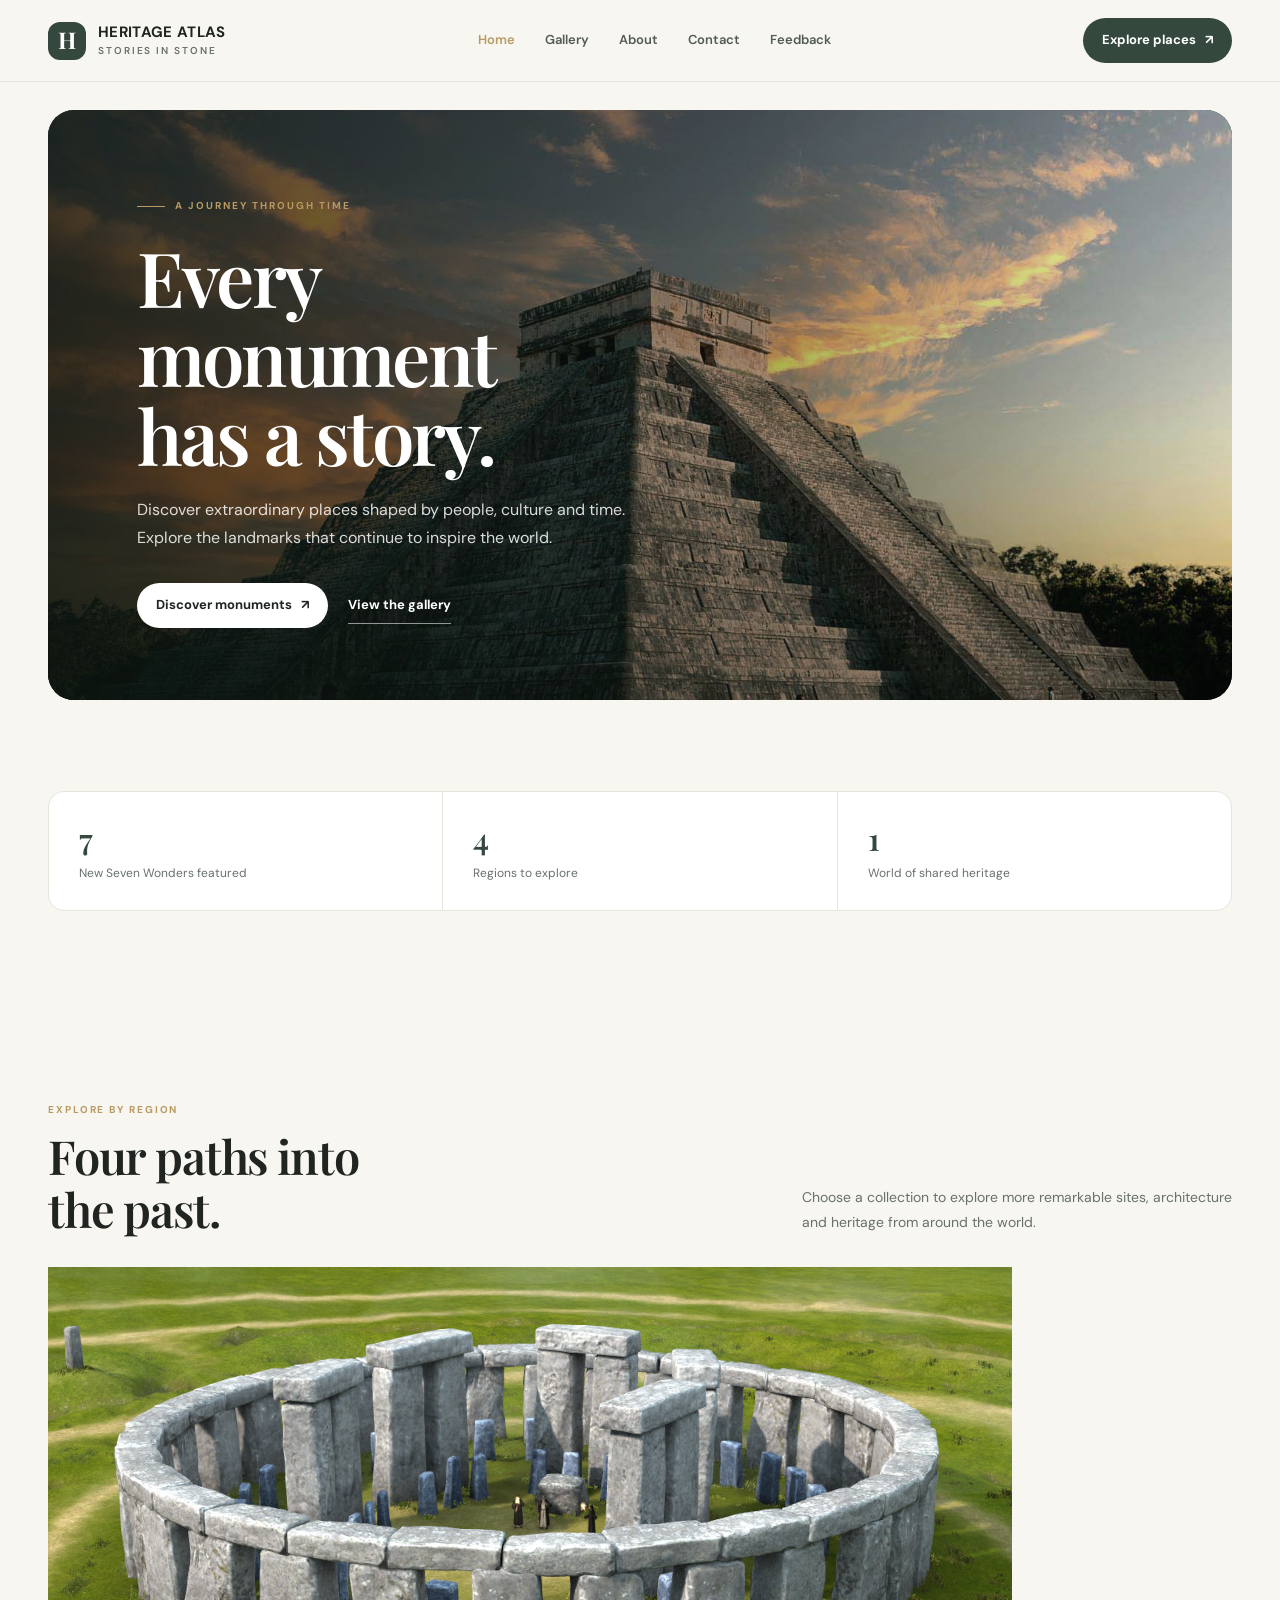
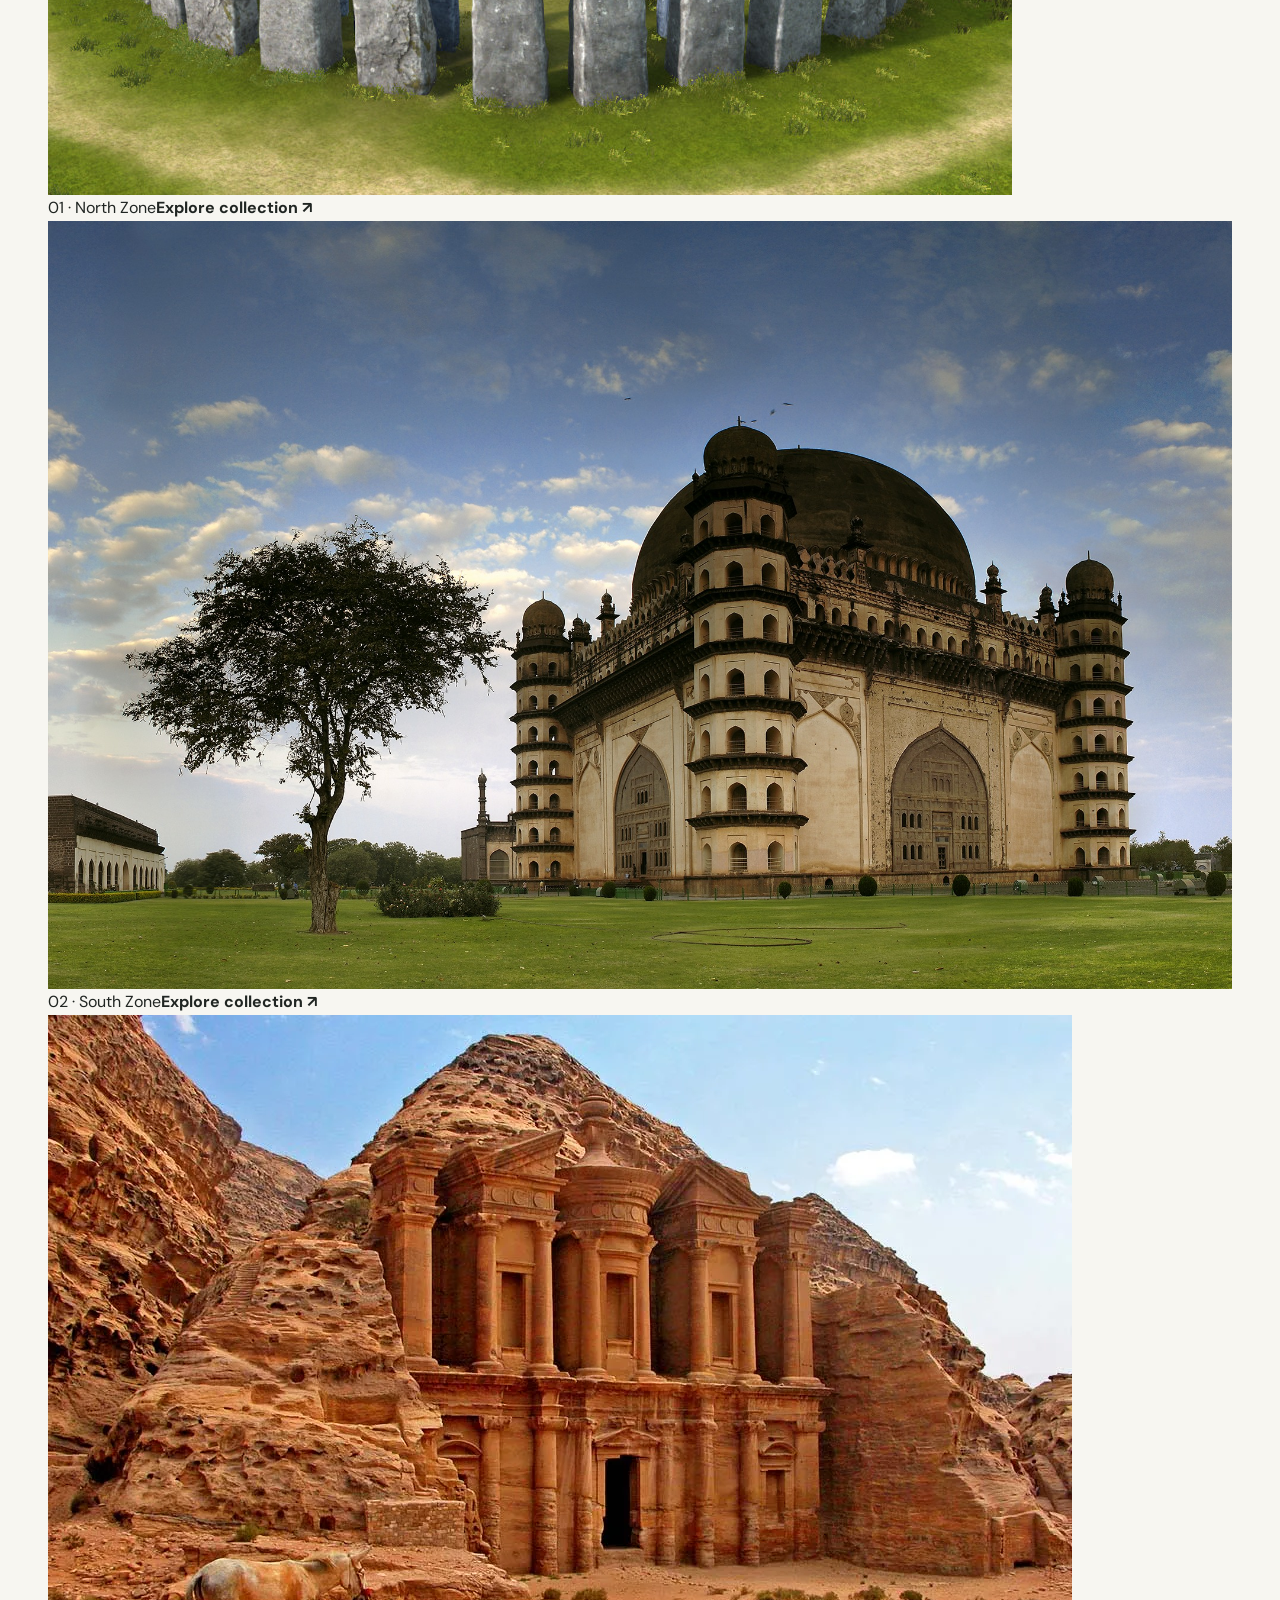
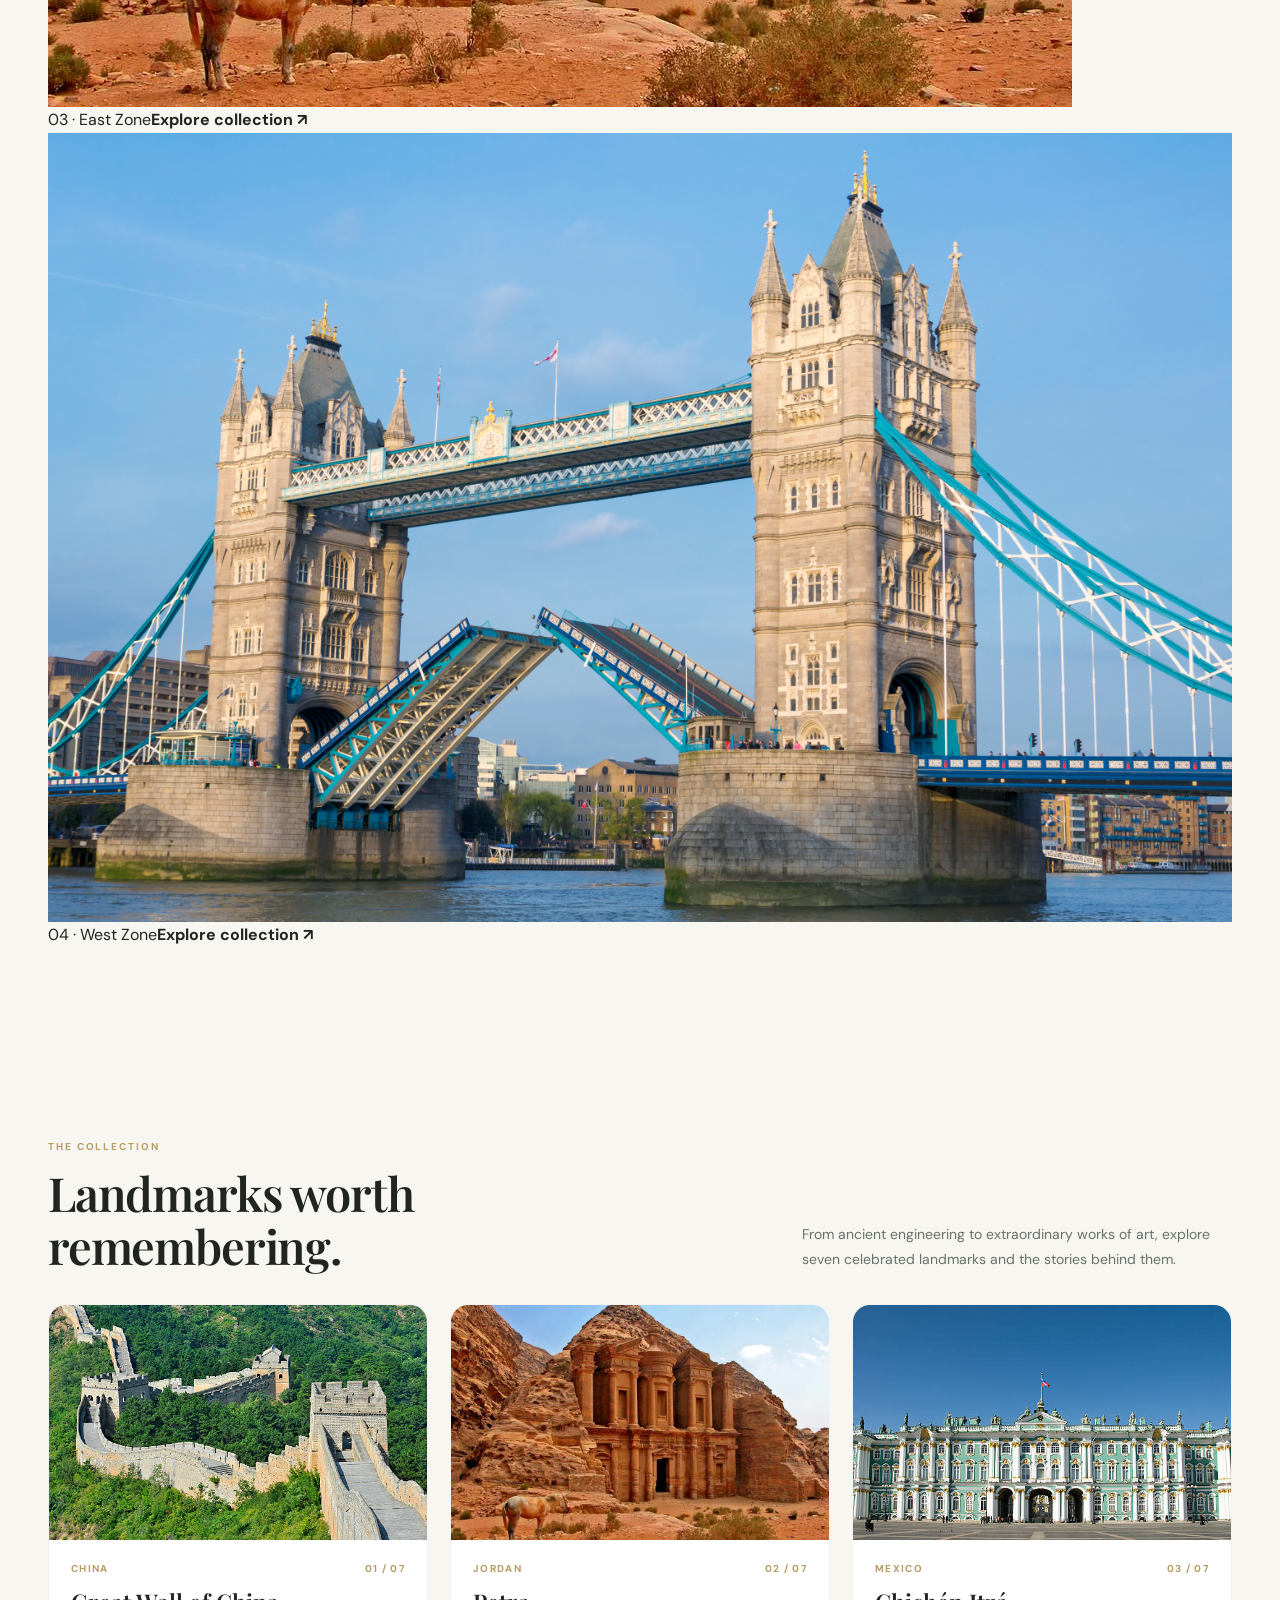
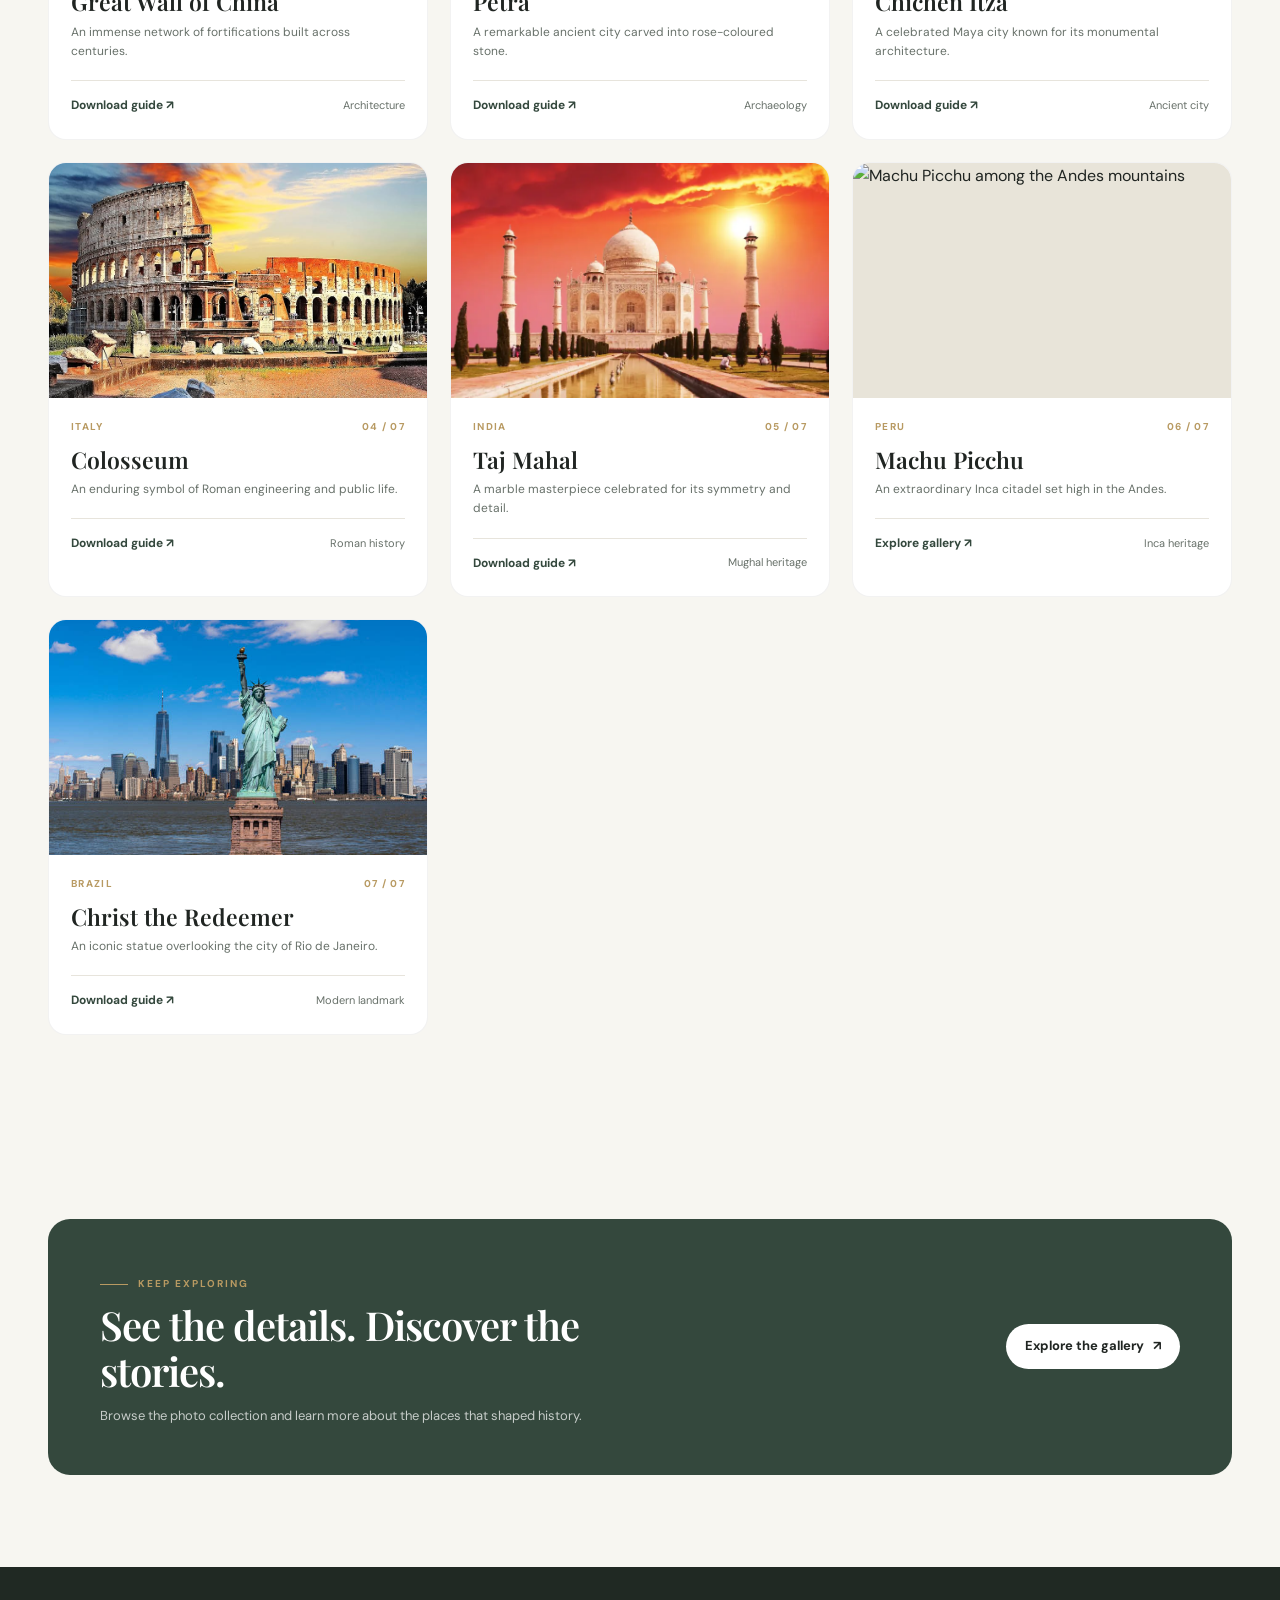
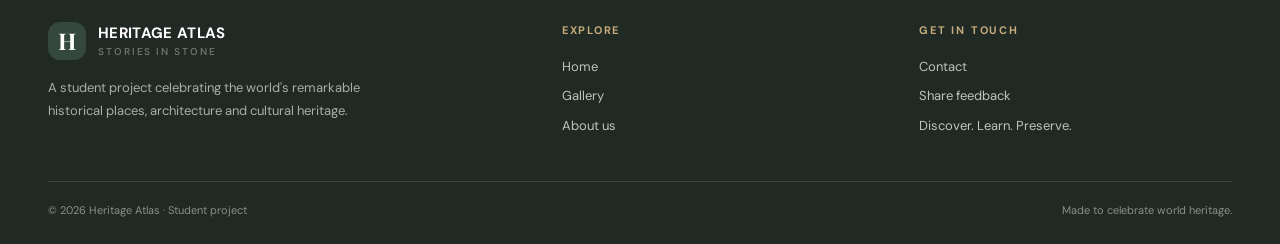
==== commit 78b49e7f: "Add region exploration section to modern homepage" ====
--- a/index.html
+++ b/index.html
@@ -50,6 +50,20 @@
         <div class="stat"><strong>7</strong><span>New Seven Wonders featured</span></div>
         <div class="stat"><strong>4</strong><span>Regions to explore</span></div>
         <div class="stat"><strong>1</strong><span>World of shared heritage</span></div>
+      </div>
+    </section>
+
+
+    <section class="section" id="regions">
+      <div class="section-head">
+        <div><span class="section-kicker">Explore by region</span><h2>Four paths into<br>the past.</h2></div>
+        <p class="section-intro">Choose a collection to explore more remarkable sites, architecture and heritage from around the world.</p>
+      </div>
+      <div class="region-grid">
+        <a class="region-card" href="north zone.html"><img src="pic/north head.png" alt="North zone collection" loading="lazy"><span>01 · North Zone</span><b>Explore collection ↗</b></a>
+        <a class="region-card" href="south zone.html"><img src="pic/south head.jpg" alt="South zone collection" loading="lazy"><span>02 · South Zone</span><b>Explore collection ↗</b></a>
+        <a class="region-card" href="eastzone.html"><img src="pic/petra.webp" alt="East zone collection" loading="lazy"><span>03 · East Zone</span><b>Explore collection ↗</b></a>
+        <a class="region-card" href="west.html"><img src="pic/west head.jpg" alt="West zone collection" loading="lazy"><span>04 · West Zone</span><b>Explore collection ↗</b></a>
       </div>
     </section>
 
